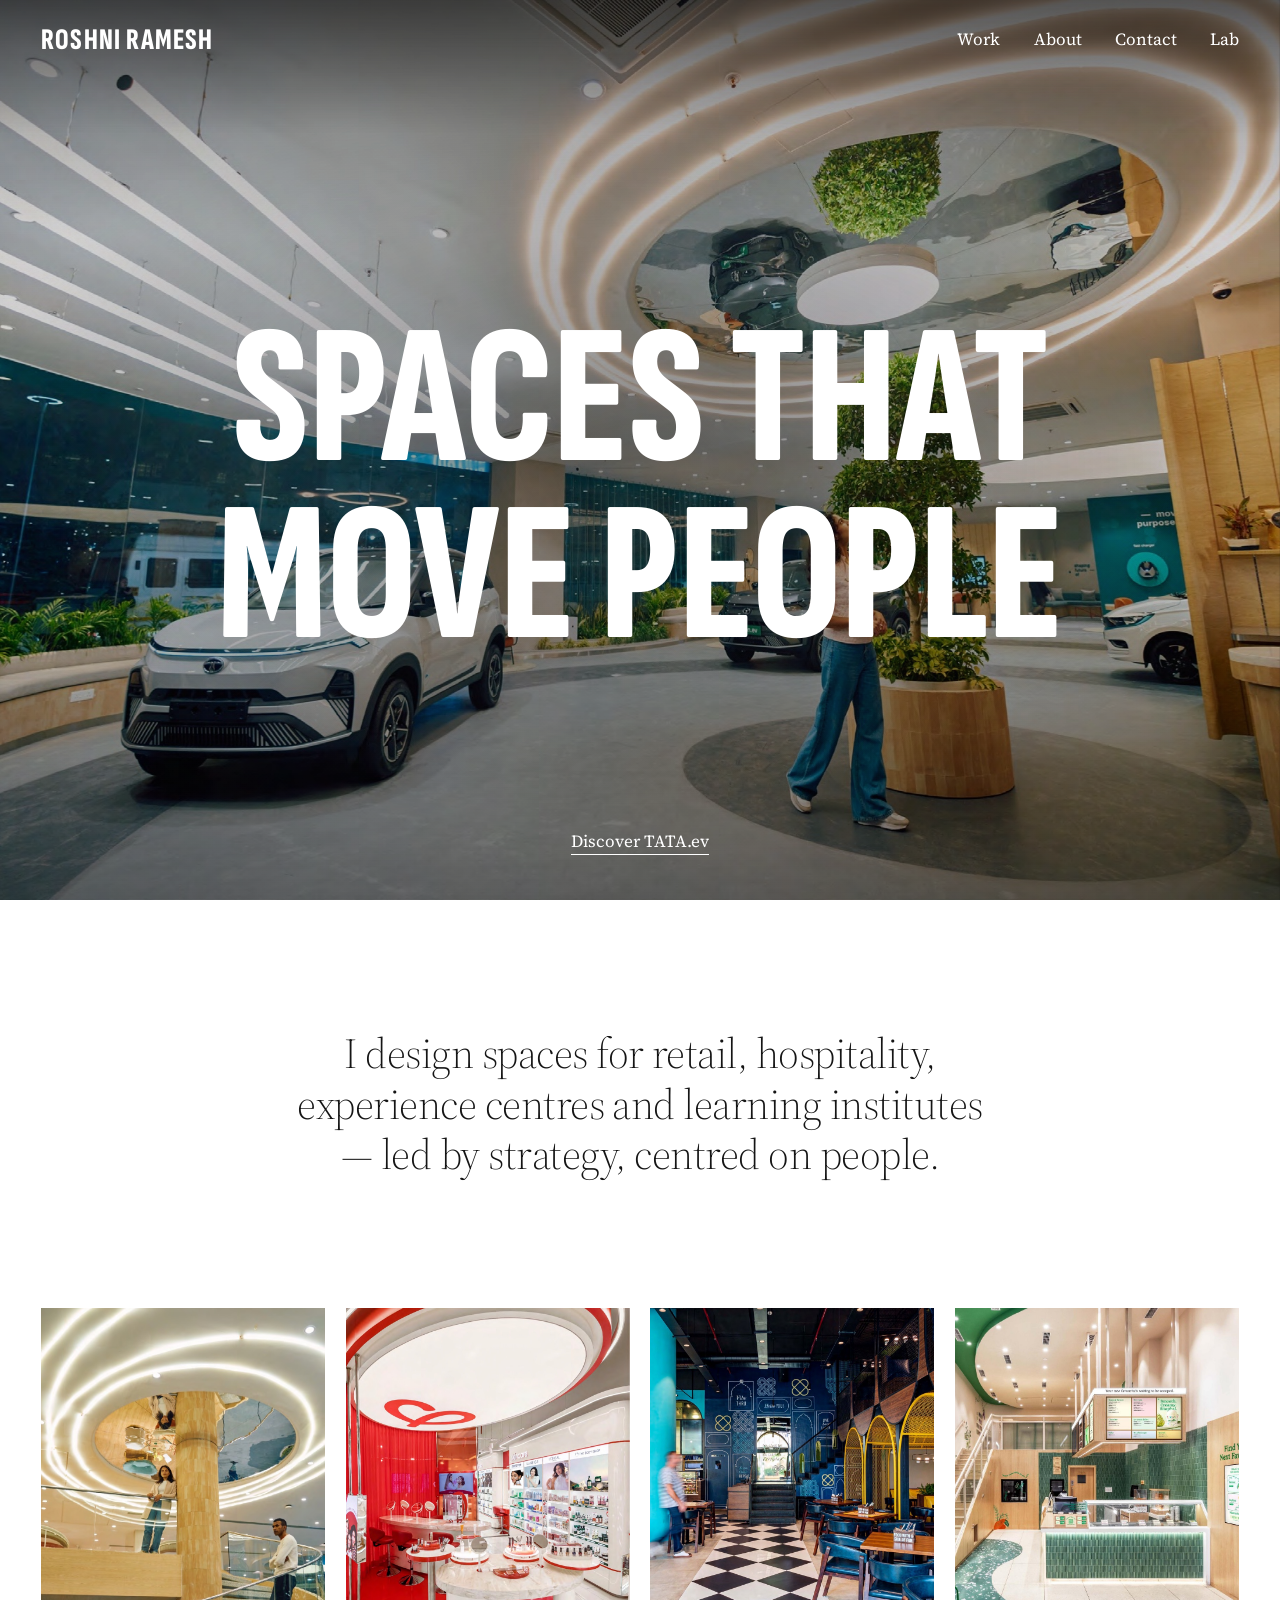
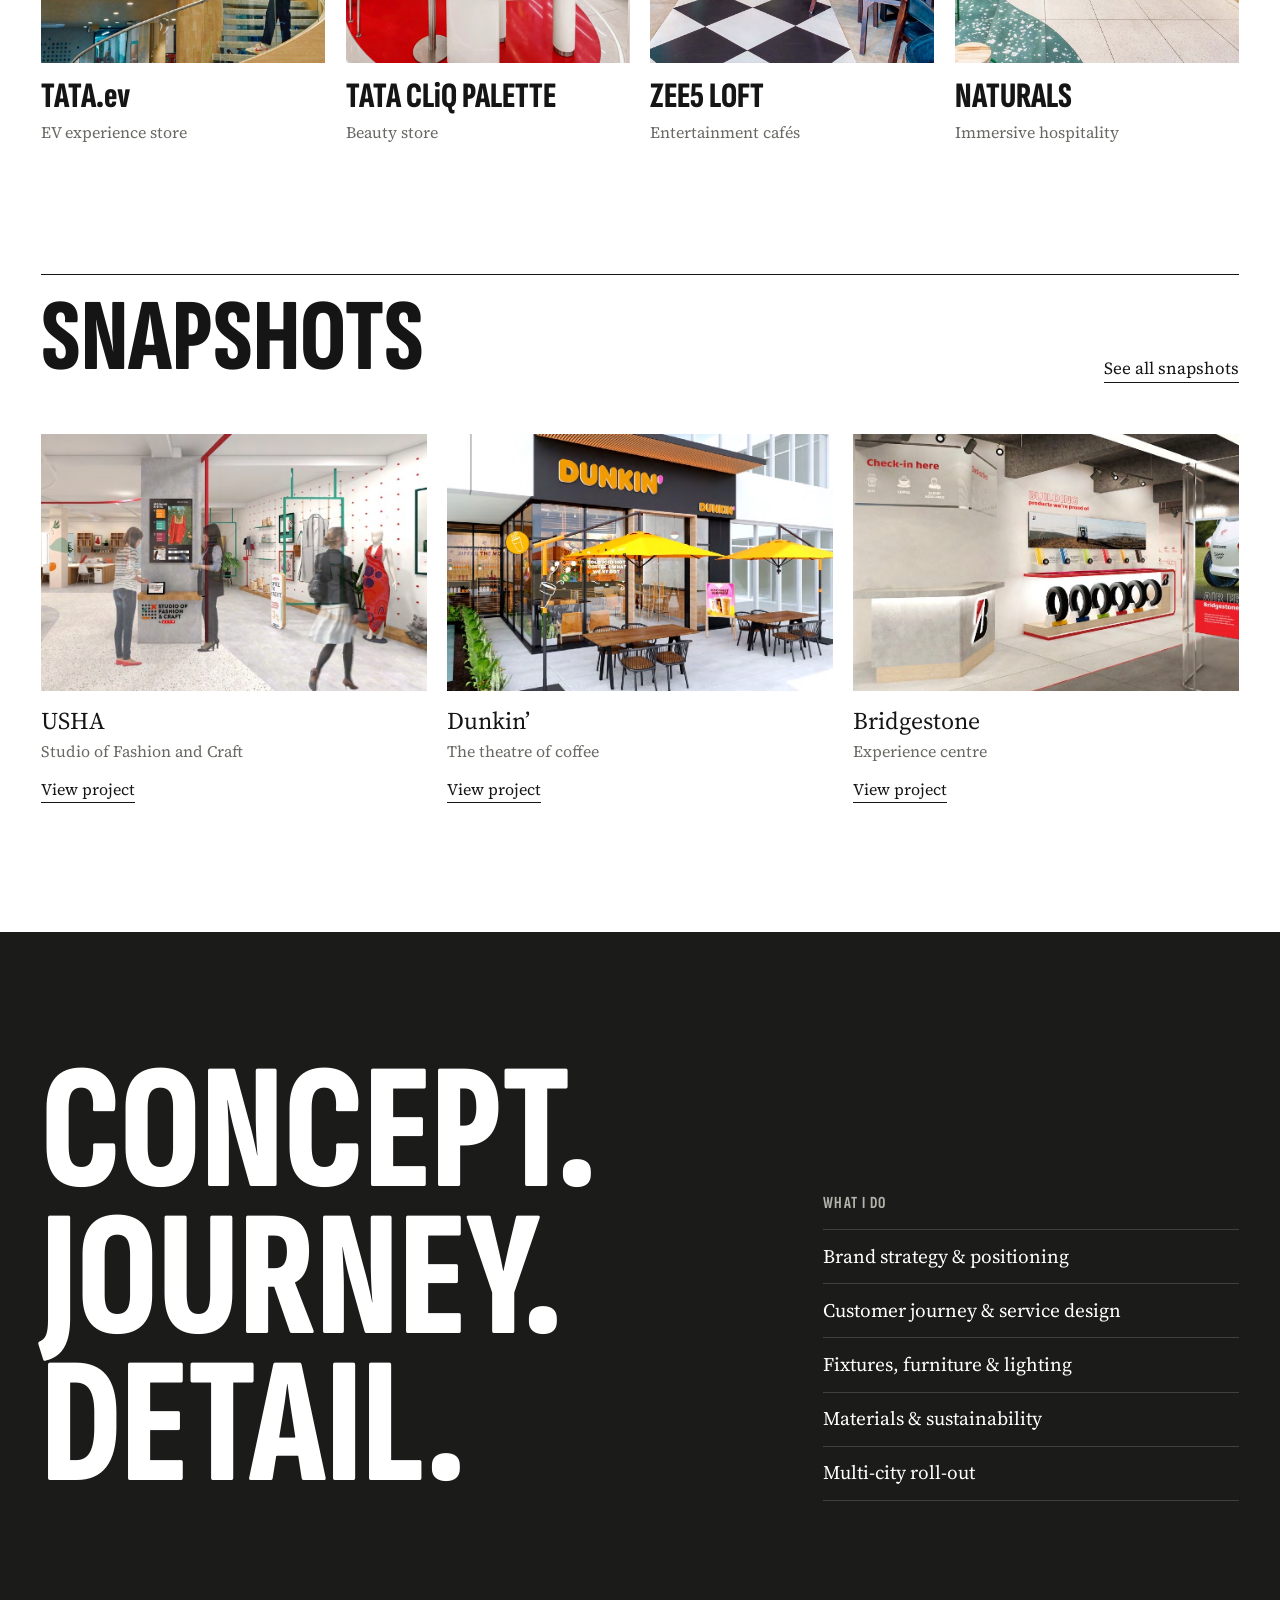
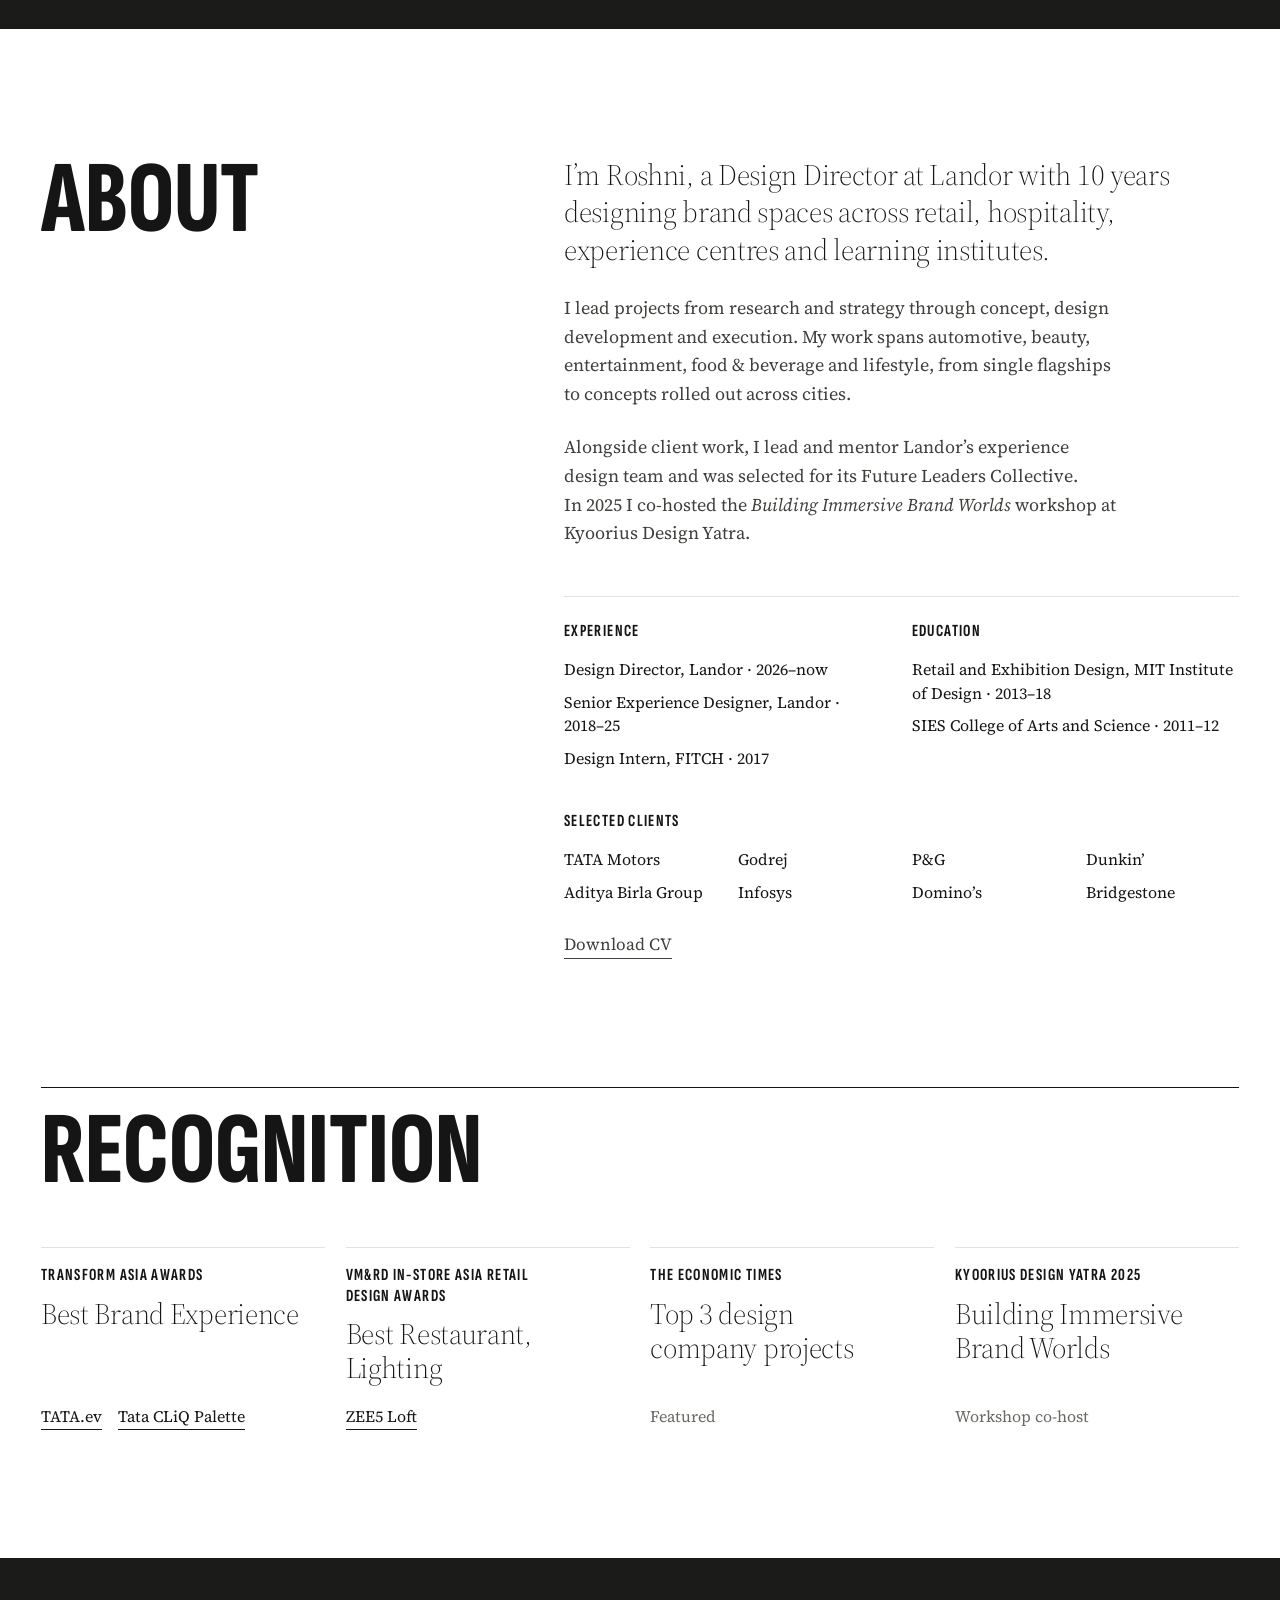
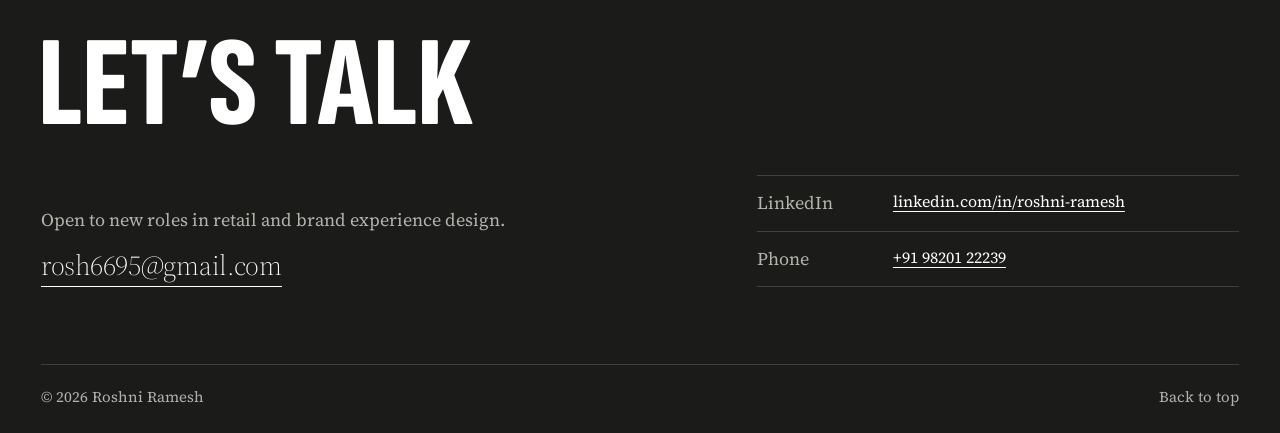
==== index.html @ 6f994d28 "What I do: customer journey & service design Co-Authored-By: Claude Opus 5.5 <noreply@anthropic.com>" ====
<!doctype html>
<!--
  Direction contract (impeccable, Experience mode). seed: n/a (node unavailable)
  THESIS: The built work is the argument; the interface is a quiet gallery wall.
  OWN-WORLD: White ground, near-black ink, condensed poster capitals with an optical-size serif. Colour comes only from the stores.
  STORY: Hero, intro, three flagships, snapshots, "Concept. Journey. Detail.", about, contact.
  FIRST VIEWPORT: The TATA.ev store full bleed with "Spaces that move people" and one underlined link.
  FORM: Agency editorial: full-bleed heroes, 4:5 blur-reveal tiles, long-scroll case studies, a "Next project" door.
-->
<html lang="en">
<head>
  <meta charset="utf-8">
  <meta name="viewport" content="width=device-width, initial-scale=1">
  <title>Roshni Ramesh — Retail Experience Designer</title>
  <meta name="description" content="Portfolio of Roshni Ramesh, retail experience designer: brand stores, cafés and experience centres for Naturals, TATA.ev, Tata CLiQ Palette, ZEE5, Dunkin’, Bridgestone and USHA.">
  <meta name="theme-color" content="#151515">
  <meta property="og:title" content="Roshni Ramesh — Retail Experience Designer">
  <meta property="og:description" content="Brand stores, cafés and experience centres that people want to spend time in.">
  <meta property="og:image" content="assets/img/tata-ev-hero.jpg">
  <link rel="icon" href="data:image/svg+xml,%3Csvg xmlns='http://www.w3.org/2000/svg' viewBox='0 0 64 64'%3E%3Crect width='64' height='64' rx='14' fill='%23151515'/%3E%3Ctext x='32' y='42' text-anchor='middle' font-family='Arial Narrow,Arial,sans-serif' font-weight='700' font-size='28' fill='%23fff'%3ERR%3C/text%3E%3C/svg%3E">
  <link rel="preconnect" href="https://fonts.googleapis.com">
  <link rel="preconnect" href="https://fonts.gstatic.com" crossorigin>
  <link rel="stylesheet" href="https://fonts.googleapis.com/css2?family=Sofia+Sans+Extra+Condensed:wght@500..900&family=Source+Serif+4:ital,opsz,wght@0,8..60,300..700;1,8..60,300..700&display=swap">
  <link rel="stylesheet" href="css/styles.css?v=20261116e">
  <script>document.documentElement.classList.add('js');if('scrollRestoration' in history)history.scrollRestoration='manual';</script>
  <script src="js/main.js?v=20261114" defer></script>
</head>
<body class="has-hero">
  <a class="skip-link" href="#main">Skip to content</a>

  <header class="site-header">
    <a class="wordmark" href="index.html">Roshni Ramesh</a>
    <nav class="site-nav" aria-label="Main">
      <ul>
        <li><a href="#work">Work</a></li>
        <li><a href="#about">About</a></li>
        <li><a href="#contact">Contact</a></li>
        <li><a href="ai-experiments.html">Lab</a></li>
      </ul>
    </nav>
    <button class="menu-toggle" type="button" aria-expanded="false" aria-controls="menu">
      <span class="menu-toggle__label">Menu</span>
      <span class="menu-toggle__icon" aria-hidden="true"></span>
    </button>
  </header>

  <div class="menu" id="menu" hidden>
    <nav aria-label="Menu">
      <ul class="menu__list">
        <li><a href="#work">Work</a></li>
        <li><a href="#about">About</a></li>
        <li><a href="#contact">Contact</a></li>
        <li><a href="ai-experiments.html">Lab</a></li>
      </ul>
    </nav>
    <p class="menu__foot">Roshni Ramesh — Retail experience designer</p>
  </div>

  <main id="main">
    <section class="hero" data-hero>
      <img class="hero__media" src="assets/img/tata-ev-hero.jpg" srcset="assets/img/tata-ev-hero-sm.jpg 1100w, assets/img/tata-ev-hero.jpg 1824w" sizes="100vw" width="1824" height="1281" alt="Inside the TATA.ev store: ring-lit ceilings, a sculpted tree and an SUV on display beside tall windows." fetchpriority="high">
      <div class="hero__content">
        <h1 class="hero__title">
          <span class="visually-hidden">Roshni Ramesh, retail experience designer. </span>
          <span class="line"><span>Spaces that</span></span>
          <span class="line"><span>move people</span></span>
        </h1>
      </div>
      <div class="hero__foot">
        <a class="link-under" href="tata-ev.html">Discover TATA.ev</a>
      </div>
    </section>

    <section class="intro" aria-label="Introduction">
      <p class="statement">I design spaces for retail, hospitality, experience centres and learning institutes — led by strategy, centred on people.</p>
    </section>

    <section class="work" id="work" aria-labelledby="work-title">
      <h2 class="visually-hidden" id="work-title">Selected work</h2>
      <ul class="tiles">
        <li>
          <a class="tile" href="tata-ev.html">
            <span class="tile__media">
              <img src="assets/img/tata-ev-mezzanine.jpg" width="839" height="1330" alt="" loading="lazy" decoding="async">
              <span class="tile__reveal" aria-hidden="true">
                <span class="tile__tagline">Move with meaning</span>
                <span class="link-under">View project</span>
              </span>
            </span>
            <h3 class="tile__title">TATA.<span class="keep-case">ev</span></h3>
            <span class="tile__meta">EV experience store</span>
          </a>
        </li>
        <li>
          <a class="tile" href="tata-cliq-palette.html">
            <span class="tile__media">
              <img src="assets/img/cliq-playground.jpg" width="970" height="1442" alt="" loading="lazy" decoding="async">
              <span class="tile__reveal" aria-hidden="true">
                <span class="tile__tagline">A beautiful obsession</span>
                <span class="link-under">View project</span>
              </span>
            </span>
            <h3 class="tile__title">Tata CL<span class="keep-case">i</span>Q Palette</h3>
            <span class="tile__meta">Beauty store</span>
          </a>
        </li>
        <li>
          <a class="tile" href="zee5-loft.html">
            <span class="tile__media">
              <img src="assets/img/zee5-arches.jpg" width="1400" height="1224" alt="" loading="lazy" decoding="async" style="object-position: 72% 50%">
              <span class="tile__reveal" aria-hidden="true">
                <span class="tile__tagline">Loft of fun</span>
                <span class="link-under">View project</span>
              </span>
            </span>
            <h3 class="tile__title">ZEE5 Loft</h3>
            <span class="tile__meta">Entertainment cafés</span>
          </a>
        </li>
        <li>
          <a class="tile" href="naturals.html">
            <span class="tile__media">
              <img src="assets/img/naturals-hero.jpg" width="2000" height="1103" alt="" loading="lazy" decoding="async" style="object-position: 62% 50%">
              <span class="tile__reveal" aria-hidden="true">
                <span class="tile__tagline">Tree to Treat</span>
                <span class="link-under">View project</span>
              </span>
            </span>
            <h3 class="tile__title">Naturals</h3>
            <span class="tile__meta">Immersive hospitality</span>
          </a>
        </li>
      </ul>
    </section>

    <section class="snapshots" aria-labelledby="snapshots-title">
      <div class="section-head">
        <h2 class="section-title" id="snapshots-title">Snapshots</h2>
        <a class="link-under" href="snapshots.html">See all snapshots</a>
      </div>
      <ul class="cards">
        <li>
          <a class="card" href="snapshots.html#usha">
            <span class="card__media"><img src="assets/img/usha-1.jpg" width="917" height="725" alt="" loading="lazy" decoding="async"></span>
            <h3 class="card__title">USHA</h3>
            <span class="card__meta">Studio of Fashion and Craft</span>
            <span class="card__cta link-under">View project</span>
          </a>
        </li>
        <li>
          <a class="card" href="snapshots.html#dunkin">
            <span class="card__media"><img src="assets/img/dunkin-1.jpg" width="917" height="725" alt="" loading="lazy" decoding="async"></span>
            <h3 class="card__title">Dunkin’</h3>
            <span class="card__meta">The theatre of coffee</span>
            <span class="card__cta link-under">View project</span>
          </a>
        </li>
        <li>
          <a class="card" href="snapshots.html#bridgestone">
            <span class="card__media"><img src="assets/img/bridgestone-3.jpg" width="917" height="728" alt="" loading="lazy" decoding="async"></span>
            <h3 class="card__title">Bridgestone</h3>
            <span class="card__meta">Experience centre</span>
            <span class="card__cta link-under">View project</span>
          </a>
        </li>
      </ul>
    </section>

    <section class="manifesto" aria-labelledby="manifesto-title">
      <h2 class="manifesto__title" id="manifesto-title"><span>Concept.</span> <span>Journey.</span> <span>Detail.</span></h2>
      <div class="manifesto__side">
        <h3 class="label">What I do</h3>
        <ul class="manifesto__list">
          <li>Brand strategy &amp; positioning</li>
          <li>Customer journey &amp; service design</li>
          <li>Fixtures, furniture &amp; lighting</li>
          <li>Materials &amp; sustainability</li>
          <li>Multi-city roll-out</li>
        </ul>
      </div>
    </section>

    <section class="about" id="about" aria-labelledby="about-title">
      <h2 class="section-title" id="about-title">About</h2>
      <div class="about__body">
        <p class="lead">I’m Roshni, a Design Director at Landor with 10 years designing brand spaces across retail, hospitality, experience centres and learning institutes.</p>
        <p>I lead projects from research and strategy through concept, design development and execution. My work spans automotive, beauty, entertainment, food &amp; beverage and lifestyle, from single flagships to concepts rolled out across cities.</p>
        <p>Alongside client work, I lead and mentor Landor’s experience design team and was selected for its Future Leaders Collective.<br>In 2025 I co-hosted the <i>Building Immersive Brand Worlds</i> workshop at Kyoorius Design Yatra.</p>
        <div class="facts">
          <div>
            <h3 class="label">Experience</h3>
            <ul>
              <li>Design Director, Landor · 2026–now</li>
              <li>Senior Experience Designer, Landor · 2018–25</li>
              <li>Design Intern, FITCH · 2017</li>
            </ul>
          </div>
          <div>
            <h3 class="label">Education</h3>
            <ul>
              <li>Retail and Exhibition Design, MIT Institute of Design · 2013–18</li>
              <li>SIES College of Arts and Science · 2011–12</li>
            </ul>
          </div>
          <div class="facts__clients">
            <h3 class="label">Selected clients</h3>
            <ul>
              <li>TATA Motors</li>
              <li>Aditya Birla Group</li>
              <li>Godrej</li>
              <li>Infosys</li>
              <li>P&amp;G</li>
              <li>Domino’s</li>
              <li>Dunkin’</li>
              <li>Bridgestone</li>
            </ul>
          </div>
        </div>
        <p class="about__cv"><a class="link-under" href="assets/roshni-ramesh-cv.pdf" download="Roshni-Ramesh-CV.pdf">Download CV</a></p>
      </div>
    </section>

    <section class="recog" aria-labelledby="recog-title">
      <div class="section-head">
        <h2 class="section-title" id="recog-title">Recognition</h2>
      </div>
      <ol class="recog__list">
        <li>
          <p class="recog__org">Transform Asia Awards</p>
          <p class="recog__win">Best Brand Experience</p>
          <p class="recog__for"><a class="link-under" href="tata-ev.html">TATA.ev</a> <a class="link-under" href="tata-cliq-palette.html">Tata CLiQ Palette</a></p>
        </li>
        <li>
          <p class="recog__org">VM&amp;RD In-Store Asia Retail Design Awards</p>
          <p class="recog__win">Best Restaurant, Lighting</p>
          <p class="recog__for"><a class="link-under" href="zee5-loft.html">ZEE5 Loft</a></p>
        </li>
        <li>
          <p class="recog__org">The Economic Times</p>
          <p class="recog__win">Top 3 design company projects</p>
          <p class="recog__for">Featured</p>
        </li>
        <li>
          <p class="recog__org">Kyoorius Design Yatra 2025</p>
          <p class="recog__win">Building Immersive Brand Worlds</p>
          <p class="recog__for">Workshop co-host</p>
        </li>
      </ol>
    </section>
  </main>

  <footer class="site-footer" id="contact">
    <h2 class="footer__title">Let’s talk</h2>
    <div class="footer__grid">
      <div>
        <p class="footer__lede">Open to new roles in retail and brand experience design.</p>
        <a class="footer__email link-under" href="mailto:rosh6695@gmail.com">rosh6695@gmail.com</a>
      </div>
      <dl class="footer__meta">
        <div><dt>LinkedIn</dt><dd><a href="https://www.linkedin.com/in/roshni-ramesh-a06592142/" target="_blank" rel="noopener">linkedin.com/in/roshni-ramesh</a></dd></div>
        <div><dt>Phone</dt><dd><a href="tel:+919820122239">+91 98201 22239</a></dd></div>
      </dl>
    </div>
    <div class="footer__bottom">
      <p>© 2026 Roshni Ramesh</p>
      <a href="#top">Back to top</a>
    </div>
  </footer>
</body>
</html>
---- css/styles.css ----
/* Roshni Ramesh — Retail Experience Designer
   One stylesheet for every page. Colour comes from the work; the interface stays quiet. */

:root {
  --ink: #151515;
  --ink-soft: #3f3f3c;
  --muted: #696964;
  --paper: #fff;
  --paper-2: #f3f3ef;
  --line: #e3e3de;
  --night: #1b1b1a;
  --night-soft: #b3b3ab;
  --night-line: rgb(255 255 255 / .16);
  --accent: var(--ink);
  --ph-bg: #fff0a6;
  --ph-ink: #3d3400;

  --display: "Sofia Sans Extra Condensed", "Arial Narrow", "Roboto Condensed", "Helvetica Neue", Arial, sans-serif;
  --serif: "Source Serif 4", "Source Serif Pro", Georgia, "Times New Roman", serif;

  --gutter: clamp(1.125rem, 3.2vw, 3rem);
  --gap: clamp(.75rem, 1.6vw, 1.5rem);
  --header-h: 4.25rem;
  --section: clamp(5rem, 10vw, 9rem);
  --measure: 62ch;
  --ease-out: cubic-bezier(.16, 1, .3, 1);
}

@media (min-width: 760px) {
  :root { --header-h: 5rem; }
}

/* ---------- Base ---------- */

*, *::before, *::after { box-sizing: border-box; }

html {
  -webkit-text-size-adjust: 100%;
  text-size-adjust: 100%;
  scroll-padding-top: var(--header-h);
}

@media (prefers-reduced-motion: no-preference) {
  html { scroll-behavior: smooth; }
}

body {
  margin: 0;
  font-family: var(--serif);
  font-size: 1.0625rem;
  line-height: 1.6;
  color: var(--ink);
  background: var(--paper);
  -webkit-font-smoothing: antialiased;
  -moz-osx-font-smoothing: grayscale;
  text-rendering: optimizeLegibility;
}

@media (min-width: 760px) {
  body { font-size: 1.125rem; }
}

body.menu-open { overflow: hidden; }

h1, h2, h3, h4, p, figure, blockquote, dl, dd { margin: 0; }
ul, ol { margin: 0; padding: 0; list-style: none; }
img, svg { display: block; max-width: 100%; }
img { height: auto; }
a { color: inherit; text-decoration: none; }
button { font: inherit; color: inherit; background: none; border: 0; padding: 0; cursor: pointer; }
h1, h2, h3 { font-weight: inherit; text-wrap: balance; }
p, li, dd { text-wrap: pretty; }

:focus-visible { outline: 2px solid currentColor; outline-offset: 4px; }
::selection { background: var(--ink); color: var(--paper); }

/* ---------- Utilities ---------- */

.visually-hidden {
  position: absolute !important;
  width: 1px;
  height: 1px;
  margin: -1px;
  padding: 0;
  overflow: hidden;
  clip: rect(0 0 0 0);
  clip-path: inset(50%);
  white-space: nowrap;
  border: 0;
}

.skip-link {
  position: fixed;
  top: .75rem;
  left: var(--gutter);
  z-index: 100;
  padding: .6rem 1rem;
  background: var(--ink);
  color: var(--paper);
  transform: translateY(-250%);
}

.skip-link:focus { transform: none; }

.keep-case { text-transform: none; }

/* Placeholder text Roshni needs to replace. Search the HTML for class="ph". */
.ph {
  padding: .04em .3em;
  border-radius: .2em;
  background: var(--ph-bg);
  color: var(--ph-ink);
  -webkit-box-decoration-break: clone;
  box-decoration-break: clone;
}

.site-footer .ph,
.menu .ph {
  --ph-bg: #5a4d00;
  --ph-ink: #fff3b8;
}

/* ---------- Type ---------- */

.hero__title,
.project-title,
.section-title,
.chapter__title,
.manifesto__title,
.footer__title,
.page-title,
.snap__title,
.next__title,
.tile__title,
.tile__tagline,
.split__title,
.item__title,
.zone__title,
.spectrum__end,
.wordmark,
.menu__list a {
  font-family: var(--display);
  font-weight: 800;
  text-transform: uppercase;
  line-height: .86;
}

.label,
.meta dt,
.stage__title,
.menu-toggle {
  font-family: var(--display);
  font-weight: 700;
  font-size: 1.0625rem;
  letter-spacing: .08em;
  text-transform: uppercase;
  line-height: 1.2;
}

.lead {
  font-weight: 300;
  font-variation-settings: "opsz" 60;
  font-size: clamp(1.375rem, 2.3vw, 2.125rem);
  line-height: 1.28;
  letter-spacing: -.01em;
}

.link-under {
  display: inline-block;
  padding-bottom: .2em;
  font-family: var(--serif);
  font-size: 1.0625rem;
  line-height: 1.3;
  background: linear-gradient(currentColor, currentColor) 0 100% / 100% 1px no-repeat;
}

@media (hover: hover) and (prefers-reduced-motion: no-preference) {
  .link-under:hover,
  a:hover .link-under { animation: underline .9s var(--ease-out); }
}

@keyframes underline {
  0%   { background-size: 100% 1px; background-position: 100% 100%; }
  45%  { background-size: 0 1px; background-position: 100% 100%; }
  46%  { background-size: 0 1px; background-position: 0 100%; }
  100% { background-size: 100% 1px; background-position: 0 100%; }
}

/* Title lines that rise into place on load. Clipped so they read as revealed, not floated. */
.line {
  display: block;
  overflow: hidden;
  padding: .05em 0 .1em;
  margin: -.05em 0 -.1em;
}

.line > span { display: block; }

/* ---------- Header ---------- */

.site-header {
  position: fixed;
  top: 0;
  right: 0;
  left: 0;
  z-index: 50;
  display: flex;
  align-items: center;
  justify-content: space-between;
  gap: 1.5rem;
  height: var(--header-h);
  padding-inline: var(--gutter);
  color: var(--ink);
  background: var(--paper);
  border-bottom: 1px solid var(--line);
  transition: color .45s var(--ease-out), background-color .45s var(--ease-out), border-color .45s var(--ease-out);
}

.js .has-hero .site-header:not(.is-solid),
.menu-open .site-header {
  color: #fff;
  background-color: transparent;
  border-color: transparent;
}

/* Extra shade behind white header text over bright photography */
.site-header::before {
  content: "";
  position: absolute;
  inset: 0 0 -70%;
  z-index: -1;
  background: linear-gradient(rgb(0 0 0 / .4), rgb(0 0 0 / 0));
  opacity: 0;
  pointer-events: none;
  transition: opacity .45s var(--ease-out);
}

.js .has-hero:not(.menu-open) .site-header:not(.is-solid)::before { opacity: 1; }

.wordmark {
  font-size: 1.625rem;
  letter-spacing: .04em;
  line-height: 1;
  white-space: nowrap;
}

@media (min-width: 760px) {
  .wordmark { font-size: 1.875rem; }
}

.site-nav ul {
  display: flex;
  gap: clamp(1.25rem, 2.6vw, 2.5rem);
}

.site-nav a {
  display: inline-block;
  padding-block: .4rem;
  font-size: 1.0625rem;
  background: linear-gradient(currentColor, currentColor) 0 calc(100% - .25rem) / 0 1px no-repeat;
  transition: background-size .5s var(--ease-out);
}

.site-nav a:hover,
.site-nav a:focus-visible,
.site-nav a[aria-current="page"] { background-size: 100% 1px; }

.menu-toggle {
  display: none;
  align-items: center;
  gap: .75rem;
  min-height: 2.75rem;
  margin-right: -.25rem;
  padding-inline: .25rem;
  font-size: 1.125rem;
}

.menu-toggle__icon {
  position: relative;
  width: 1.5rem;
  height: .625rem;
}

.menu-toggle__icon::before,
.menu-toggle__icon::after {
  content: "";
  position: absolute;
  left: 0;
  right: 0;
  height: 2px;
  background: currentColor;
  transition: transform .45s var(--ease-out), top .45s var(--ease-out);
}

.menu-toggle__icon::before { top: 0; }
.menu-toggle__icon::after { top: calc(100% - 2px); }

.menu-toggle[aria-expanded="true"] .menu-toggle__icon::before { top: calc(50% - 1px); transform: rotate(45deg); }
.menu-toggle[aria-expanded="true"] .menu-toggle__icon::after { top: calc(50% - 1px); transform: rotate(-45deg); }

@media (max-width: 759.98px) {
  .js .site-nav { display: none; }
  .js .menu-toggle { display: inline-flex; }
  .site-nav ul { gap: 1rem; }
}

/* Full-screen mobile menu */
.menu {
  position: fixed;
  inset: 0;
  z-index: 40;
  display: flex;
  flex-direction: column;
  justify-content: space-between;
  gap: 2rem;
  padding: calc(var(--header-h) + 2.5rem) var(--gutter) 2rem;
  overflow-y: auto;
  color: #fff;
  background: var(--night);
  clip-path: inset(0 0 100% 0);
  transition: clip-path .7s var(--ease-out);
}

.menu.is-open { clip-path: inset(0 0 0 0); }
.menu[hidden] { display: none; }

.menu__list a {
  display: block;
  padding-block: .06em;
  font-size: clamp(4rem, 21vw, 7rem);
  line-height: .9;
}

.menu__foot {
  color: var(--night-soft);
  font-size: 1rem;
}

@media (min-width: 760px) {
  .menu { display: none !important; }
}

.page--plain { padding-top: var(--header-h); }

/* ---------- Home: hero ---------- */

.hero {
  position: relative;
  isolation: isolate;
  height: 100vh;
  height: 100svh;
  min-height: 32rem;
  overflow: hidden;
  color: #fff;
  background: var(--night);
}

.hero__media,
.project-hero__media {
  position: absolute;
  inset: 0;
  z-index: -2;
  width: 100%;
  height: 100%;
  object-fit: cover;
}

.hero::after {
  content: "";
  position: absolute;
  inset: 0;
  z-index: -1;
  background:
    radial-gradient(ellipse 72% 58% at 50% 52%, rgb(10 10 10 / .5), rgb(10 10 10 / .18) 74%),
    linear-gradient(rgb(0 0 0 / .32), rgb(0 0 0 / 0) 26%, rgb(0 0 0 / 0) 62%, rgb(0 0 0 / .42));
}

.hero__content {
  position: absolute;
  inset: 0;
  display: grid;
  place-items: center;
  padding: var(--header-h) var(--gutter) 0;
  text-align: center;
}

.hero__title { font-size: clamp(4rem, 15.5vw, 16rem); line-height: .84; }

.hero__foot {
  position: absolute;
  right: 0;
  bottom: clamp(1.75rem, 5vh, 3rem);
  left: 0;
  display: flex;
  justify-content: center;
}

/* ---------- Home: intro ---------- */

.intro {
  display: grid;
  justify-items: center;
  gap: 2.25rem;
  padding: var(--section) var(--gutter);
  text-align: center;
}

.statement {
  max-width: 23em;
  font-weight: 300;
  font-variation-settings: "opsz" 60;
  font-size: clamp(1.625rem, 3.3vw, 3.25rem);
  line-height: 1.2;
  letter-spacing: -.012em;
  text-wrap: balance;
}

/* ---------- Home: work tiles ---------- */

.work { padding: 0 var(--gutter) var(--section); }

.tiles {
  display: grid;
  gap: clamp(2.75rem, 4vw, 3.5rem) var(--gap);
}

@media (min-width: 760px) {
  .tiles { grid-template-columns: repeat(3, 1fr); }
}

.tile { display: block; }
.tile:focus-visible { outline-offset: 8px; }

.tile__media {
  position: relative;
  display: block;
  aspect-ratio: 4 / 5;
  overflow: hidden;
  background: var(--paper-2);
}

.tile__media img,
.card__media img {
  width: 100%;
  height: 100%;
  object-fit: cover;
  transition: transform 1.4s var(--ease-out);
}

.tile__reveal {
  position: absolute;
  inset: 0;
  display: flex;
  flex-direction: column;
  align-items: center;
  justify-content: center;
  gap: 1.5rem;
  padding: var(--gutter);
  color: #fff;
  text-align: center;
  background: rgb(18 18 18 / .3);
  -webkit-backdrop-filter: blur(16px) saturate(1.1);
  backdrop-filter: blur(16px) saturate(1.1);
  opacity: 0;
  transition: opacity .7s var(--ease-out);
}

.tile__tagline { font-size: clamp(2.75rem, 5.4vw, 6rem); }

.tile:focus-visible .tile__reveal { opacity: 1; }

@media (hover: hover) {
  .tile:hover .tile__reveal { opacity: 1; }
  .tile:hover .tile__media img,
  .card:hover .card__media img { transform: scale(1.04); }
}

.tile__title {
  display: block;
  margin-top: 1.1rem;
  font-size: clamp(2rem, 2.8vw, 2.75rem);
  line-height: .9;
}

.tile__meta {
  display: block;
  margin-top: .45rem;
  color: var(--muted);
  font-size: 1rem;
}

/* ---------- Section heads and snapshot cards ---------- */

.snapshots { padding: 0 var(--gutter) var(--section); }

.section-head {
  display: flex;
  flex-wrap: wrap;
  align-items: flex-end;
  justify-content: space-between;
  gap: 1rem 2rem;
  margin-bottom: clamp(2rem, 4vw, 3.5rem);
  padding-top: 1.25rem;
  border-top: 1px solid var(--ink);
}

.section-title { font-size: clamp(3.25rem, 8vw, 7.5rem); }

.cards {
  display: grid;
  gap: 2.75rem var(--gap);
}

@media (min-width: 760px) {
  .cards { grid-template-columns: repeat(3, 1fr); }
}

.card { display: block; }
.card:focus-visible { outline-offset: 8px; }

.card__media {
  display: block;
  aspect-ratio: 3 / 2;
  overflow: hidden;
  background: var(--paper-2);
}

.card__title {
  margin-top: 1rem;
  font-size: 1.5rem;
  line-height: 1.2;
}

.card__meta {
  display: block;
  margin-top: .2rem;
  color: var(--muted);
  font-size: 1rem;
}

.card__cta { margin-top: .9rem; font-size: 1rem; }

/* ---------- Home: manifesto ---------- */

.manifesto {
  display: grid;
  gap: 3rem var(--gutter);
  padding: var(--section) var(--gutter);
  color: #fff;
  background: var(--night);
}

@media (min-width: 960px) {
  .manifesto {
    grid-template-columns: 1fr minmax(18rem, 26rem);
    align-items: end;
  }
}

.manifesto__title {
  font-size: clamp(4.5rem, 19vw, 9rem);
  line-height: .82;
}

@media (min-width: 960px) {
  .manifesto__title { font-size: clamp(7rem, 14vw, 15rem); }
}

.manifesto__title > span { display: block; }

.manifesto__side .label {
  margin-bottom: 1rem;
  color: var(--night-soft);
}

.manifesto__list li {
  padding-block: .85rem;
  border-top: 1px solid var(--night-line);
  font-size: clamp(1.125rem, 1.5vw, 1.375rem);
  line-height: 1.35;
}

.manifesto__list li:last-child { border-bottom: 1px solid var(--night-line); }

/* ---------- Home: about ---------- */

.about {
  display: grid;
  gap: 2.5rem var(--gutter);
  padding: var(--section) var(--gutter);
}

@media (min-width: 960px) {
  .about { grid-template-columns: 5fr 7fr; }
}

.about__body > * + * { margin-top: 1.5rem; }

.about__body > p:not(.lead) {
  max-width: var(--measure);
  color: var(--ink-soft);
}

.facts {
  display: grid;
  gap: 2rem var(--gap);
  margin-top: 3rem;
  padding-top: 1.5rem;
  border-top: 1px solid var(--line);
}

@media (min-width: 640px) {
  .facts { grid-template-columns: repeat(3, 1fr); }
}

.facts .label { margin-bottom: .75rem; }

.facts li {
  padding-block: .3rem;
  font-size: 1rem;
  line-height: 1.45;
}

.about__cv { display: flex; flex-wrap: wrap; align-items: baseline; gap: .5rem 1rem; }

/* ---------- Footer ---------- */

.site-footer {
  padding: var(--section) var(--gutter) 1.5rem;
  color: #fff;
  background: var(--night);
}

.footer__title {
  margin-left: -.02em;
  font-size: clamp(5rem, 21vw, 21rem);
  line-height: .8;
}

.footer__grid {
  display: grid;
  gap: 2.5rem var(--gutter);
  margin-top: clamp(2.5rem, 5vw, 4.5rem);
}

@media (min-width: 960px) {
  .footer__grid {
    grid-template-columns: 7fr 5fr;
    align-items: end;
  }
}

.footer__lede {
  color: var(--night-soft);
  font-size: 1.125rem;
}

.footer__email {
  margin-top: .9rem;
  font-size: clamp(1.5rem, 3.4vw, 3.25rem);
  font-weight: 300;
  font-variation-settings: "opsz" 60;
  line-height: 1.15;
  letter-spacing: -.01em;
  overflow-wrap: anywhere;
}

.footer__meta > div {
  display: grid;
  grid-template-columns: 7.5rem 1fr;
  gap: 1rem;
  padding-block: .8rem;
  border-top: 1px solid var(--night-line);
}

.footer__meta > div:last-child { border-bottom: 1px solid var(--night-line); }
.footer__meta dt { color: var(--night-soft); }
.footer__meta dd { font-size: 1rem; overflow-wrap: anywhere; }

.footer__meta a {
  text-decoration: underline;
  text-decoration-thickness: 1px;
  text-underline-offset: .22em;
}

.footer__bottom {
  display: flex;
  flex-wrap: wrap;
  justify-content: space-between;
  gap: .5rem 1.5rem;
  margin-top: var(--section);
  padding-top: 1.25rem;
  border-top: 1px solid var(--night-line);
  color: var(--night-soft);
  font-size: .9375rem;
}

.footer__bottom a:hover { color: #fff; }

/* ---------- Case study: hero and intro ---------- */

.project-hero {
  position: relative;
  isolation: isolate;
  display: flex;
  flex-direction: column;
  justify-content: flex-end;
  height: 100vh;
  height: 100svh;
  min-height: 34rem;
  padding: var(--header-h) var(--gutter) clamp(2rem, 5vw, 4rem);
  overflow: hidden;
  color: #fff;
  background: var(--night);
}

.project-hero::after {
  content: "";
  position: absolute;
  inset: 0;
  z-index: -1;
  /* --dim lifts contrast on very white photographs; set per page */
  background-color: rgb(0 0 0 / var(--dim, 0));
  background-image:
    linear-gradient(to top, rgb(0 0 0 / .7), rgb(0 0 0 / .36) 42%, rgb(0 0 0 / 0) 74%),
    linear-gradient(rgb(0 0 0 / .34), rgb(0 0 0 / 0) 24%);
}

.project-hero__content {
  display: flex;
  flex-wrap: wrap;
  align-items: flex-end;
  justify-content: space-between;
  gap: 1.25rem 3rem;
}

.project-title {
  margin-left: -.03em;
  font-size: clamp(4.25rem, 15vw, 15rem);
  line-height: .84;
}

.project-hero__sub {
  max-width: 30ch;
  padding-bottom: .4rem;
  font-size: clamp(1.125rem, 1.6vw, 1.5rem);
  font-weight: 300;
  font-variation-settings: "opsz" 32;
  line-height: 1.35;
}

.p-intro {
  display: grid;
  gap: 3rem var(--gutter);
  padding: var(--section) var(--gutter);
}

@media (min-width: 960px) {
  .p-intro { grid-template-columns: 8fr 4fr; }
}

.p-intro__main > * + * { margin-top: 1.25rem; }
.p-intro__main > .label { margin-top: clamp(2.5rem, 4vw, 3.5rem); }

.p-intro__main > p:not(.lead) {
  max-width: var(--measure);
  color: var(--ink-soft);
}

.meta {
  align-self: start;
  border-top: 1px solid var(--ink);
}

.meta > div {
  padding-block: .9rem;
  border-bottom: 1px solid var(--line);
}

.meta dt {
  color: var(--muted);
  font-size: .9375rem;
}

.meta dd {
  margin-top: .2rem;
  font-size: 1rem;
  line-height: 1.45;
}

/* ---------- Case study: chapters ---------- */

.chapter { padding: 0 var(--gutter) var(--section); }
.chapter > * + * { margin-top: clamp(2.5rem, 5vw, 4.5rem); }

.chapter__head {
  display: grid;
  gap: 1.5rem var(--gutter);
  padding-top: 1.25rem;
  border-top: 1px solid var(--ink);
}

@media (min-width: 960px) {
  .chapter__head { grid-template-columns: 5fr 7fr; }
}

.chapter__title { font-size: clamp(3rem, 6vw, 6.5rem); }

.chapter__text > * + * { margin-top: 1.1rem; }

.chapter__text p {
  max-width: var(--measure);
  color: var(--ink-soft);
}

.fig img { width: 100%; }

.fig--diagram {
  padding: clamp(1rem, 3vw, 2.5rem);
  border: 1px solid var(--line);
}

.fig figcaption,
.caption {
  margin-top: .75rem;
  color: var(--muted);
  font-size: .9375rem;
}

.bleed { margin-inline: calc(-1 * var(--gutter)); }

.bleed img,
.full img {
  width: 100%;
  max-height: 92vh;
  max-height: 92svh;
  object-fit: cover;
}

.full { padding-bottom: var(--section); }

/* Image + text, alternating */
.splits > * + * { margin-top: clamp(3.5rem, 8vw, 7rem); }

.split {
  display: grid;
  align-items: end;
  gap: 1.5rem var(--gutter);
}

@media (min-width: 760px) {
  .split { grid-template-columns: 7fr 5fr; }
  .split--flip { grid-template-columns: 5fr 7fr; }
  .split--flip > .split__media { order: 2; }
  .split--small { grid-template-columns: 5fr 7fr; }
  .split--small.split--flip { grid-template-columns: 7fr 5fr; }
}

.split__media img { width: 100%; }

.split__title { font-size: clamp(2.5rem, 4.6vw, 4.5rem); line-height: .88; }

.split__num {
  position: relative;
  top: .14em;
  margin-right: .5em;
  color: var(--accent);
  font-size: .4em;
  letter-spacing: .04em;
  vertical-align: top;
}

.split__text p {
  max-width: 46ch;
  margin-top: 1rem;
  color: var(--ink-soft);
}

.pair {
  display: grid;
  grid-template-columns: 1fr 1fr;
  gap: var(--gap);
}

.pair img {
  width: 100%;
  aspect-ratio: 5 / 8;
  object-fit: cover;
}

.pair--wide img { aspect-ratio: 3 / 2; }

/* Captioned grids */
.grid-2,
.trio {
  display: grid;
  gap: clamp(2.75rem, 5vw, 4rem) var(--gap);
}

@media (min-width: 760px) {
  .grid-2 { grid-template-columns: 1fr 1fr; }
  .trio { grid-template-columns: repeat(3, 1fr); }
}

.grid-2 img { width: 100%; aspect-ratio: 2 / 1; object-fit: cover; }
.trio img { width: 100%; aspect-ratio: 2 / 3; object-fit: cover; }

.item__title {
  margin-top: 1.1rem;
  font-size: clamp(1.75rem, 2.4vw, 2.25rem);
  line-height: .9;
}

.item__text {
  max-width: 52ch;
  margin-top: .6rem;
  color: var(--ink-soft);
}

.text-cols {
  display: grid;
  gap: 1.5rem var(--gutter);
}

@media (min-width: 760px) {
  .text-cols { grid-template-columns: repeat(auto-fit, minmax(15rem, 1fr)); }
}

.text-cols p {
  max-width: 48ch;
  color: var(--ink-soft);
}

/* Zones */
.zones {
  display: grid;
  gap: 2.25rem var(--gap);
}

@media (min-width: 560px) {
  .zones--4 { grid-template-columns: repeat(2, 1fr); }
}

@media (min-width: 1000px) {
  .zones--4 { grid-template-columns: repeat(4, 1fr); }
}

@media (min-width: 760px) {
  .zones--3 { grid-template-columns: repeat(3, 1fr); }
}

@media (min-width: 560px) {
  .zones--2 { grid-template-columns: repeat(2, 1fr); }
}

.zone {
  padding-top: 1.1rem;
  border-top: 1px solid var(--line);
}

.zone__glyph {
  width: 3.5rem;
  height: 3.5rem;
  margin-bottom: 1.25rem;
}

.zone__glyph circle {
  fill: none;
  stroke: #cfcfc8;
  stroke-width: 1.25;
}

.zone__glyph circle:first-child { fill: #cfcfc8; stroke: none; }
.zone__glyph circle.on { stroke: var(--accent); stroke-width: 2.5; }
.zone__glyph circle.on:first-child { fill: var(--accent); stroke: none; }

.zone__title { font-size: clamp(1.75rem, 2.4vw, 2.25rem); line-height: .9; }

.zone__num {
  margin-right: .3em;
  color: var(--accent);
}

.zone ul { margin-top: .9rem; }

.zone li {
  padding-block: .2rem;
  color: var(--ink-soft);
  font-size: 1rem;
  line-height: 1.45;
}

/* Ordered journey stages */
.journey {
  display: grid;
  gap: 2rem;
  counter-reset: stage;
}

.stage {
  position: relative;
  padding-left: 1.75rem;
  border-left: 1px solid var(--line);
}

.stage::before {
  content: "";
  position: absolute;
  top: .3rem;
  left: -.4rem;
  width: .75rem;
  height: .75rem;
  border-radius: 50%;
  background: var(--accent);
}

.stage__title::before {
  counter-increment: stage;
  content: counter(stage, decimal-leading-zero);
  margin-right: .6em;
  color: var(--accent);
}

.stage p {
  margin-top: .6rem;
  color: var(--ink-soft);
  font-size: 1rem;
  line-height: 1.5;
}

@media (min-width: 1000px) {
  .journey {
    grid-template-columns: repeat(5, 1fr);
    gap: var(--gap);
  }

  .stage {
    padding: 1.75rem 0 0;
    border-top: 1px solid var(--line);
    border-left: 0;
  }

  .stage::before { top: -.4rem; left: 0; }
}

/* Side-by-side figures and collages. Column ratios follow the images so edges line up. */
.duo,
.collage {
  display: grid;
  gap: var(--gap);
}

.duo img,
.collage img { width: 100%; }

.collage--play { grid-template-columns: 1fr 1fr; }
.collage--play .collage__tall { grid-column: 1 / -1; }

@media (min-width: 760px) {
  .collage--play { grid-template-columns: 1.68fr 1fr; }
  .collage--play .collage__tall { grid-column: 1; }
  .collage--details { grid-template-columns: 1.4fr 1fr; }
  .collage__tall { grid-row: 1 / span 2; }
  .collage--details .collage__tall { grid-column: 2; }
}

@media (min-width: 960px) {
  .duo {
    grid-template-columns: var(--cols, 1fr 1fr);
    align-items: start;
  }

  .duo .fill { align-self: stretch; }
}

/* Takes the height its neighbours set instead of driving the row */
@media (min-width: 760px) {
  .collage .fill,
  .duo .fill { position: relative; }

  .collage .fill img {
    position: absolute;
    inset: 0;
    height: 100%;
    object-fit: cover;
  }
}

@media (min-width: 960px) {
  .duo .fill img {
    position: absolute;
    inset: 0;
    height: 100%;
    object-fit: cover;
  }
}

/* Zee5 design spectrum */
.spectrum {
  display: grid;
  grid-template-columns: auto 1fr auto;
  align-items: center;
  gap: clamp(1.25rem, 3vw, 2.5rem);
  padding-bottom: 2.75rem;
}

.spectrum__end { font-size: clamp(1.75rem, 3vw, 2.75rem); }

.spectrum__scale {
  position: relative;
  display: flex;
  justify-content: space-between;
}

.spectrum__scale::before {
  content: "";
  position: absolute;
  top: 50%;
  right: 0;
  left: 0;
  height: 1px;
  background: var(--ink);
}

.spectrum__scale li {
  position: relative;
  flex: 1;
  height: .875rem;
}

.spectrum__scale li::before {
  content: "";
  position: absolute;
  top: 0;
  left: 50%;
  width: .875rem;
  height: .875rem;
  border: 1px solid var(--ink);
  border-radius: 50%;
  background: var(--paper);
  transform: translateX(-50%);
}

.spectrum__scale li.is-active::before {
  border-color: var(--accent);
  background: var(--accent);
}

.spectrum__scale li.is-chill::before {
  border-color: var(--accent-2, var(--accent));
  background: var(--accent-2, var(--accent));
}

.spectrum__scale span {
  position: absolute;
  top: 1.6rem;
  left: 50%;
  font-size: .9375rem;
  white-space: nowrap;
  transform: translateX(-50%);
}

@media (max-width: 1023.98px) {
  .spectrum {
    grid-template-columns: 1fr;
    gap: 1.25rem;
    padding-bottom: 0;
  }

  .spectrum__scale {
    flex-direction: column;
    gap: 1rem;
    margin-left: .4375rem;
    padding-left: 1.5rem;
  }

  .spectrum__scale::before {
    top: -.75rem;
    bottom: -.75rem;
    left: 0;
    right: auto;
    width: 1px;
    height: auto;
  }

  .spectrum__scale li { height: auto; }
  .spectrum__scale li::before { top: .4rem; left: -1.5rem; }
  .spectrum__scale span { position: static; transform: none; }
}

.sketches {
  display: grid;
  grid-template-columns: repeat(2, 1fr);
  gap: var(--gap);
}

@media (min-width: 900px) {
  .sketches { grid-template-columns: repeat(4, 1fr); }
}

.sketches img {
  width: 100%;
  aspect-ratio: 3 / 2;
  object-fit: cover;
  background: var(--paper-2);
}

.dev {
  display: grid;
  gap: 2.5rem var(--gutter);
}

@media (min-width: 960px) {
  .dev {
    grid-template-columns: 4fr 8fr;
    align-items: start;
  }
}

.dev__body > * + * { margin-top: 2.5rem; }

.dev__body > p {
  max-width: var(--measure);
  color: var(--ink-soft);
}

.pull {
  padding: 0 var(--gutter) var(--section);
  text-align: center;
}

.pull p {
  max-width: 24em;
  margin-inline: auto;
  font-style: italic;
  font-weight: 300;
  font-variation-settings: "opsz" 60;
  font-size: clamp(1.75rem, 3.6vw, 3.5rem);
  line-height: 1.18;
  letter-spacing: -.01em;
  text-wrap: balance;
}

/* Next project door */
.next {
  position: relative;
  isolation: isolate;
  display: grid;
  place-items: center;
  min-height: 72vh;
  min-height: 72svh;
  padding: var(--section) var(--gutter);
  overflow: hidden;
  color: #fff;
  text-align: center;
  background: var(--night);
}

.next__media {
  position: absolute;
  inset: 0;
  z-index: -2;
  width: 100%;
  height: 100%;
  object-fit: cover;
  transition: transform 1.6s var(--ease-out);
}

.next::after {
  content: "";
  position: absolute;
  inset: 0;
  z-index: -1;
  background: rgb(12 12 12 / .48);
  transition: background-color .8s var(--ease-out);
}

@media (hover: hover) {
  .next:hover .next__media { transform: scale(1.04); }
  .next:hover::after { background-color: rgb(12 12 12 / .38); }
}

.next:focus-visible { outline-offset: -8px; }

.next__title {
  display: block;
  font-size: clamp(3.75rem, 12vw, 12rem);
  line-height: .84;
}

.next__cta { margin-top: 1.5rem; }

/* ---------- Snapshots page ---------- */

.page-head { padding: clamp(3rem, 8vw, 7rem) var(--gutter) var(--section); }

.page-title {
  margin-left: -.03em;
  font-size: clamp(4.5rem, 18vw, 18rem);
  line-height: .82;
}

.page-head__body {
  display: grid;
  gap: 2rem var(--gutter);
  margin-top: clamp(2rem, 4vw, 3.5rem);
}

@media (min-width: 960px) {
  .page-head__body {
    grid-template-columns: 7fr 5fr;
    align-items: end;
  }
}

.anchor-nav ul {
  display: flex;
  flex-wrap: wrap;
  gap: .75rem 1.75rem;
}

.snap {
  padding: 0 var(--gutter) var(--section);
  scroll-margin-top: var(--header-h);
}

.snap__head {
  display: grid;
  gap: .75rem var(--gutter);
  padding-top: 1.25rem;
  border-top: 1px solid var(--ink);
}

@media (min-width: 960px) {
  .snap__head {
    grid-template-columns: 5fr 7fr;
    align-items: end;
  }
}

.snap__title { font-size: clamp(3.25rem, 7vw, 6.5rem); }

.snap__sub {
  font-size: clamp(1.25rem, 1.8vw, 1.625rem);
  font-weight: 300;
  font-variation-settings: "opsz" 40;
  line-height: 1.3;
}

.snap__body {
  display: grid;
  gap: 2rem var(--gutter);
  margin-top: clamp(2rem, 4vw, 3.5rem);
}

@media (min-width: 760px) {
  .snap__body { grid-template-columns: 1fr 1fr; }
}

@media (min-width: 960px) {
  .snap__body { grid-template-columns: 5fr 7fr; }
}

.snap__body .label { margin-bottom: .75rem; }
.snap__body p { max-width: var(--measure); color: var(--ink-soft); }
.snap__body p + p { margin-top: 1rem; }

.gallery {
  display: grid;
  gap: var(--gap);
  margin-top: clamp(2.5rem, 5vw, 4rem);
}

@media (min-width: 560px) {
  .gallery { grid-template-columns: 1fr 1fr; }
}

.gallery img {
  width: 100%;
  aspect-ratio: 5 / 4;
  object-fit: cover;
}

/* ---------- Motion: one authored moment ---------- */

@media (prefers-reduced-motion: no-preference) {
  .hero__media,
  .project-hero__media { animation: settle 2.4s var(--ease-out) both; }

  .line > span { animation: rise 1.3s var(--ease-out) .35s both; }
  .line + .line > span { animation-delay: .47s; }
  .line + .line + .line > span { animation-delay: .59s; }

  .hero__foot,
  .project-hero__sub { animation: fade-up 1.1s var(--ease-out) .9s both; }
}

@keyframes settle {
  from { transform: scale(1.1); filter: blur(14px) brightness(.6); }
  to   { transform: none; filter: none; }
}

@keyframes rise {
  from { transform: translateY(110%); }
  to   { transform: none; }
}

@keyframes fade-up {
  from { opacity: 0; transform: translateY(1rem); }
  to   { opacity: 1; transform: none; }
}

@media (prefers-reduced-motion: reduce) {
  *, *::before, *::after {
    transition-duration: .01ms !important;
    animation-duration: .01ms !important;
    animation-iteration-count: 1 !important;
  }
}

/* TATA.ev zoning diagram: shapes and plan placed exactly as the original artwork, with live text */
.zoning-diagram { display: block; width: 100%; height: auto; }
.zoning-diagram text { font-family: "Raleway", "Helvetica Neue", Arial, sans-serif; }
.zd-ring text { fill: #fff; font-size: 15px; font-weight: 500; letter-spacing: .02em; }
.zd-group { fill: #222; font-size: 14px; font-weight: 600; }
.zd-item { fill: #222; font-size: 12.6px; font-weight: 400; }

/* TATA.ev journey map: original artwork with its text retyped as live text in the same positions */
.journey-map { display: block; width: 100%; height: auto; }
.journey-map text { font-family: "Open Sans", "Helvetica Neue", Arial, sans-serif; font-weight: 500; fill: #1f1f1f; }
.jm-lede { font-size: 6.6px; }
.jm-quote { font-size: 5.7px; }
.jm-step { font-size: 5.5px; }

.zone__text {
  max-width: 28ch;
  margin-top: .9rem;
  color: var(--ink-soft);
  font-size: 1rem;
  line-height: 1.45;
}

/* Naturals: visual language collage and before/after */
.lang {
  display: grid;
  grid-template-columns: repeat(3, 1fr);
  gap: var(--gap);
}

.lang img {
  width: 100%;
  height: 100%;
  aspect-ratio: 4 / 5;
  object-fit: cover;
}

.lang .lang__wide {
  grid-column: 1 / -1;
  aspect-ratio: 3 / 2;
}

.ba { display: grid; gap: clamp(2rem, 4vw, 3rem); }
.ba img { width: 100%; }
.ba figcaption { margin-top: .9rem; color: var(--muted); }

.split--portrait .split__media img { aspect-ratio: 4 / 5; object-fit: cover; }

@media (min-width: 1100px) {
  .tiles { grid-template-columns: repeat(4, 1fr); }
}

@media (min-width: 760px) and (max-width: 1099.98px) {
  .tiles { grid-template-columns: repeat(2, 1fr); }
}

/* Naturals store: large, image-led layout */
.store-pair,
.store-trio {
  display: grid;
  gap: clamp(2.5rem, 4vw, 3.5rem) var(--gap);
}

@media (min-width: 760px) {
  .store-pair { grid-template-columns: 1fr 1fr; }
  .store-trio { grid-template-columns: repeat(3, 1fr); }
}

.store-shot img {
  width: 100%;
  aspect-ratio: 4 / 5;
  object-fit: cover;
}

.store-trio .store-shot img { aspect-ratio: 2 / 3; }

.store-wide img {
  width: 100%;
  height: 92vh;
  height: 92svh;
  min-height: 24rem;
  max-height: none;
  object-fit: cover;
}

.store-shot figcaption,
.store-wide figcaption { margin-top: 1.25rem; }

.store-wide figcaption {
  display: grid;
  gap: .5rem var(--gutter);
  padding-inline: var(--gutter);
}

@media (min-width: 960px) {
  .store-wide figcaption { grid-template-columns: 5fr 7fr; align-items: start; }
}

.store-shot figcaption p,
.store-wide figcaption p {
  max-width: 46ch;
  margin-top: .75rem;
  color: var(--ink-soft);
}

.store-wide figcaption p { margin-top: 0; }

/* Footer: a more compact "Let's talk" */
.site-footer { padding-top: clamp(3.5rem, 6vw, 5.5rem); }
.footer__title { font-size: clamp(3.5rem, 10vw, 9rem); }
.footer__grid { margin-top: clamp(1.75rem, 3vw, 2.75rem); }
.footer__email { font-size: clamp(1.25rem, 2.2vw, 2rem); }
.footer__bottom { margin-top: clamp(3rem, 6vw, 5rem); }

@media (min-width: 640px) {
  .facts { grid-template-columns: repeat(2, 1fr); row-gap: 2.25rem; }
}

/* Recognition: awards as a headline band */
.recog { padding: 0 var(--gutter) var(--section); }

.recog__list {
  display: grid;
  gap: 2.5rem var(--gap);
  counter-reset: award;
}

@media (min-width: 640px) {
  .recog__list { grid-template-columns: repeat(2, 1fr); }
}

@media (min-width: 1100px) {
  .recog__list { grid-template-columns: repeat(4, 1fr); }
}

.recog__list li {
  display: flex;
  flex-direction: column;
  padding-top: 1.1rem;
  border-top: 1px solid var(--line);
  counter-increment: award;
}

.recog__list li::before { content: none; }

.recog__org {
  font-family: var(--display);
  font-weight: 700;
  font-size: 1.0625rem;
  letter-spacing: .08em;
  text-transform: uppercase;
  line-height: 1.2;
}

.recog__win {
  margin-top: .75rem;
  font-weight: 300;
  font-variation-settings: "opsz" 60;
  font-size: clamp(1.625rem, 2.3vw, 2.125rem);
  line-height: 1.15;
  letter-spacing: -.01em;
}

.recog__for {
  display: flex;
  flex-wrap: wrap;
  gap: .25rem 1rem;
  margin-top: auto;
  padding-top: 1.25rem;
  color: var(--muted);
  font-size: 1rem;
}

.recog__for .link-under { color: var(--ink); font-size: 1rem; }

/* About facts: clients span the full width, names flowing in columns */
.facts__clients ul { columns: 2; column-gap: var(--gap); }

@media (min-width: 640px) {
  .facts__clients { grid-column: 1 / -1; }
  .facts__clients ul { columns: 4; }
}

/* TATA.ev journey: image-led, no captions */
.journey-shots > * + * { margin-top: var(--gap); }
.journey-pair { display: grid; gap: var(--gap); }
@media (min-width: 760px) { .journey-pair { grid-template-columns: 1fr 1fr; } }
.journey-pair img { width: 100%; aspect-ratio: 4 / 5; object-fit: cover; }

/* TATA.ev journey gallery: staggered, image-led */
.tev-gallery > * + * { margin-top: var(--gap); }
.tev-gallery img { width: 100%; height: 100%; object-fit: cover; }
.tev-gallery__hero img { max-height: 92vh; max-height: 92svh; }
.tev-gallery__grid { display: grid; gap: var(--gap); }
.tev-gallery__grid figure:not(.tev-gallery__tall) img { aspect-ratio: 3 / 2; }

@media (min-width: 760px) {
  .tev-gallery__grid { grid-template-columns: 5fr 7fr; }
  .tev-gallery__tall { grid-row: span 2; position: relative; }
  .tev-gallery__tall img { position: absolute; inset: 0; }
  .tev-gallery__offset { width: 83.333%; margin-left: auto; }
}
.tev-gallery__pair { display: grid; gap: var(--gap); }
.tev-gallery__pair img { aspect-ratio: 3 / 2; }
@media (min-width: 760px) { .tev-gallery__pair { grid-template-columns: 1fr 1fr; } }
.tev-gallery__wide img { aspect-ratio: 2 / 1; object-position: 50% 60%; }

/* CLiQ floor plan beside its zone list */
@media (min-width: 960px) {
  .duo--plan { align-items: center; column-gap: clamp(2rem, 4vw, 4rem); }
  .duo--plan .zones { row-gap: 1.75rem; }
}
.journey--plain .stage__title::before { content: none; }

/* CLiQ plan: large drawing with the zones as a compact key */
.duo--plan .zones { grid-template-columns: repeat(2, 1fr); gap: 1.25rem var(--gap); }
.duo--plan .zone { padding-top: .6rem; }
.duo--plan .zone__title { font-size: 1.0625rem; line-height: 1.1; letter-spacing: .04em; }
.duo--plan .zone ul { margin-top: .4rem; }
.duo--plan .zone li { padding-block: .05rem; font-size: .8125rem; line-height: 1.4; }
@media (min-width: 960px) { .duo--plan .zones { row-gap: 1.25rem; } }

/* CLiQ details: two portrait shots, offset to keep them at native size */
.cliq-duo { display: grid; grid-template-columns: 1fr 1fr; gap: var(--gap); }
.cliq-duo img { width: 100%; aspect-ratio: 5 / 8; object-fit: cover; }
@media (min-width: 760px) { .cliq-duo { width: 66.666%; } }
.cliq-trio { display: grid; grid-template-columns: repeat(3, 1fr); gap: var(--gap); }
.cliq-trio img { width: 100%; aspect-ratio: 5 / 8; object-fit: cover; }
.tev-gallery__grid figure:not(.tev-gallery__tall) img { aspect-ratio: 4 / 3; }
@media (min-width: 760px) { .tev-gallery__offset--portrait { width: 50%; } }
.cliq-pair { display: grid; gap: var(--gap); }
.cliq-pair img { width: 100%; aspect-ratio: 4 / 3; object-fit: cover; }
.cliq-pair--tall img { aspect-ratio: 3 / 4; }
@media (min-width: 760px) { .cliq-pair { grid-template-columns: 1fr 1fr; } }

/* AI experiments */
.lab { padding: 0 var(--gutter) var(--section); }
.lab__list { display: grid; gap: clamp(3rem, 5vw, 4.5rem) var(--gap); }
@media (min-width: 760px) { .lab__list { grid-template-columns: repeat(2, 1fr); } }
.lab__media {
  display: grid;
  place-items: center;
  aspect-ratio: 4 / 3;
  overflow: hidden;
  background: var(--paper-2);
  color: var(--muted);
}
.lab__media img, .lab__media video { width: 100%; height: 100%; object-fit: cover; }
.lab__tool { margin-top: 1.1rem; color: var(--muted); }
.lab__title { margin-top: .5rem; font-family: var(--display); font-weight: 800; text-transform: uppercase; font-size: clamp(1.75rem, 2.4vw, 2.25rem); line-height: .9; }
.lab__text { max-width: 52ch; margin-top: .6rem; color: var(--ink-soft); }
.lab__hero { margin-inline: calc(-1 * var(--gutter)); }
.lab__hero img { width: 100%; max-height: 92vh; max-height: 92svh; object-fit: cover; }
.lab__body { display: grid; gap: 1.5rem var(--gutter); margin-top: clamp(2rem, 4vw, 3rem); }
@media (min-width: 960px) { .lab__body { grid-template-columns: 5fr 7fr; } }
.lab__feature .lab__tool { margin-top: 0; }
.lab__feature .lab__title { font-size: clamp(2.5rem, 5vw, 4.5rem); }
.lab__copy > * + * { margin-top: 1.25rem; }
.lab__copy p { max-width: var(--measure); color: var(--ink-soft); }
.lab__points li { padding-block: .7rem; border-top: 1px solid var(--line); color: var(--ink-soft); }
.lab__points li:last-child { border-bottom: 1px solid var(--line); }
.lab__points b { display: block; color: var(--ink); font-weight: 600; }

/* AI Lab: hero images with an overlaid concept note */
.lab__intro { max-width: 46rem; margin-bottom: clamp(2rem, 4vw, 3rem); }
.lab__intro .lab__tool { margin-top: 0; }
.lab__intro .lab__title { font-size: clamp(2.5rem, 5vw, 4.5rem); }
.lab__lede { margin-top: 1rem; color: var(--ink-soft); }
.lab__shot { position: relative; margin-inline: calc(-1 * var(--gutter)); background: var(--night); }
.lab__shot + .lab__shot { margin-top: var(--gap); }
.lab__shot img { width: 100%; }
.lab__note { padding: 1.5rem var(--gutter) 1.75rem; color: #fff; text-align: center; }
.lab__note-title { font-family: var(--display); font-weight: 700; font-size: 1.0625rem; letter-spacing: .28em; text-transform: uppercase; }
.lab__note p + p { margin-top: .6rem; font-size: .9375rem; line-height: 1.5; color: rgb(255 255 255 / .88); }
@media (min-width: 760px) {
  .lab__note { position: absolute; inset: auto 0 0; padding: 6rem var(--gutter) clamp(1.5rem, 3vw, 2.5rem);
    background: linear-gradient(to top, rgb(0 0 0 / .62), rgb(0 0 0 / .32) 55%, rgb(0 0 0 / 0)); }
  .lab__note p + p { max-width: 44rem; margin-inline: auto; }
}
@media (min-width: 760px) {
  .lab__note-title { font-size: clamp(1.125rem, 1.5vw, 1.375rem); }
  .lab__note p + p { font-size: clamp(.9375rem, 1.1vw, 1.0625rem); }
}
.lab + .lab .lab__intro { max-width: none; padding-top: 1.25rem; border-top: 1px solid var(--ink); }
.lab + .lab .lab__intro > * { max-width: 46rem; }

/* Lab hero: looping video background */
.lab-hero + .lab { padding-top: var(--section); }
.lab-hero .project-hero__sub { max-width: 40ch; }
@media (prefers-reduced-motion: reduce) { .lab-hero video { display: none; } .lab-hero { background: var(--night) url("../assets/img/lab-hero-poster.jpg") center / cover; } }

/* ZEE5 zoning plan with live labels */
.zoning-plan { display: block; width: 100%; height: auto; }
.zoning-plan text { font-family: var(--display); fill: #1a1a1a; paint-order: stroke; stroke: rgb(255 255 255 / .9); stroke-width: 4px; stroke-linejoin: round; }
.zp-t1 { font-size: 17px; font-weight: 800; letter-spacing: .06em; }
.zp-t2 { font-family: var(--serif) !important; font-size: 10.5px; }
.zp-entry { font-size: 11px; font-weight: 700; letter-spacing: .12em; }
.zp-side { font-size: 14px; }
.zoning-plan .zp-t1 { font-size: 64px; stroke-width: 10px; }
.zoning-plan .zp-t2b { font-family: var(--display); font-size: 44px; font-weight: 800; letter-spacing: .06em; stroke-width: 9px; }
.zoning-plan .zp-t3 { font-family: var(--serif); font-size: 32px; stroke-width: 8px; }

/* Edge-to-edge tiled image wall */
.tiles-edge {
  display: grid;
  grid-template-columns: repeat(2, 1fr);
  grid-auto-rows: 52vw;
  grid-auto-flow: dense;
  gap: 4px;
}
.tiles-edge figure { overflow: hidden; }
.tiles-edge img { width: 100%; height: 100%; object-fit: cover; }
.tiles-edge .t-big { grid-column: span 2; grid-row: span 2; }
.tiles-edge .t-wide { grid-column: span 2; }
@media (min-width: 760px) {
  .tiles-edge { grid-template-columns: repeat(4, 1fr); grid-auto-rows: 24vw; }
}
.tiles-edge .t-tall { grid-row: span 2; }
.chapter--flush { padding-bottom: var(--gap); }
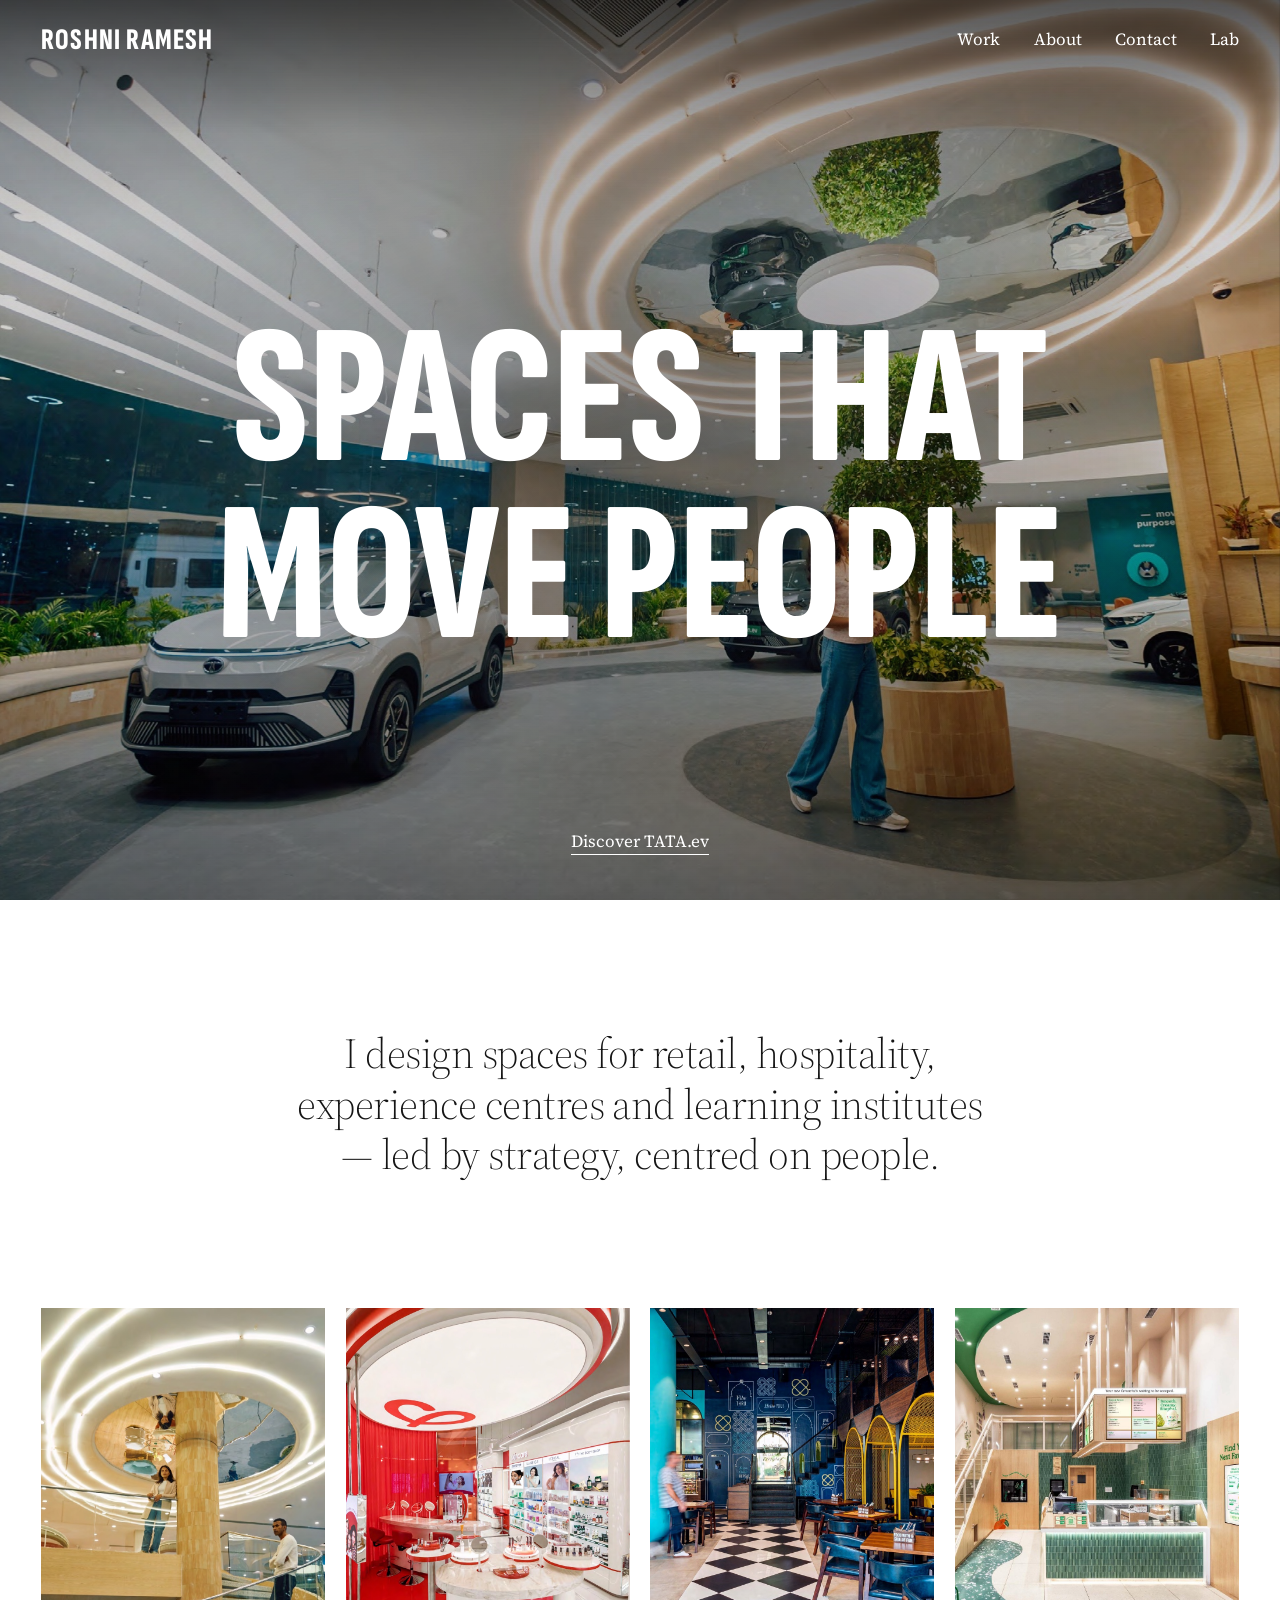
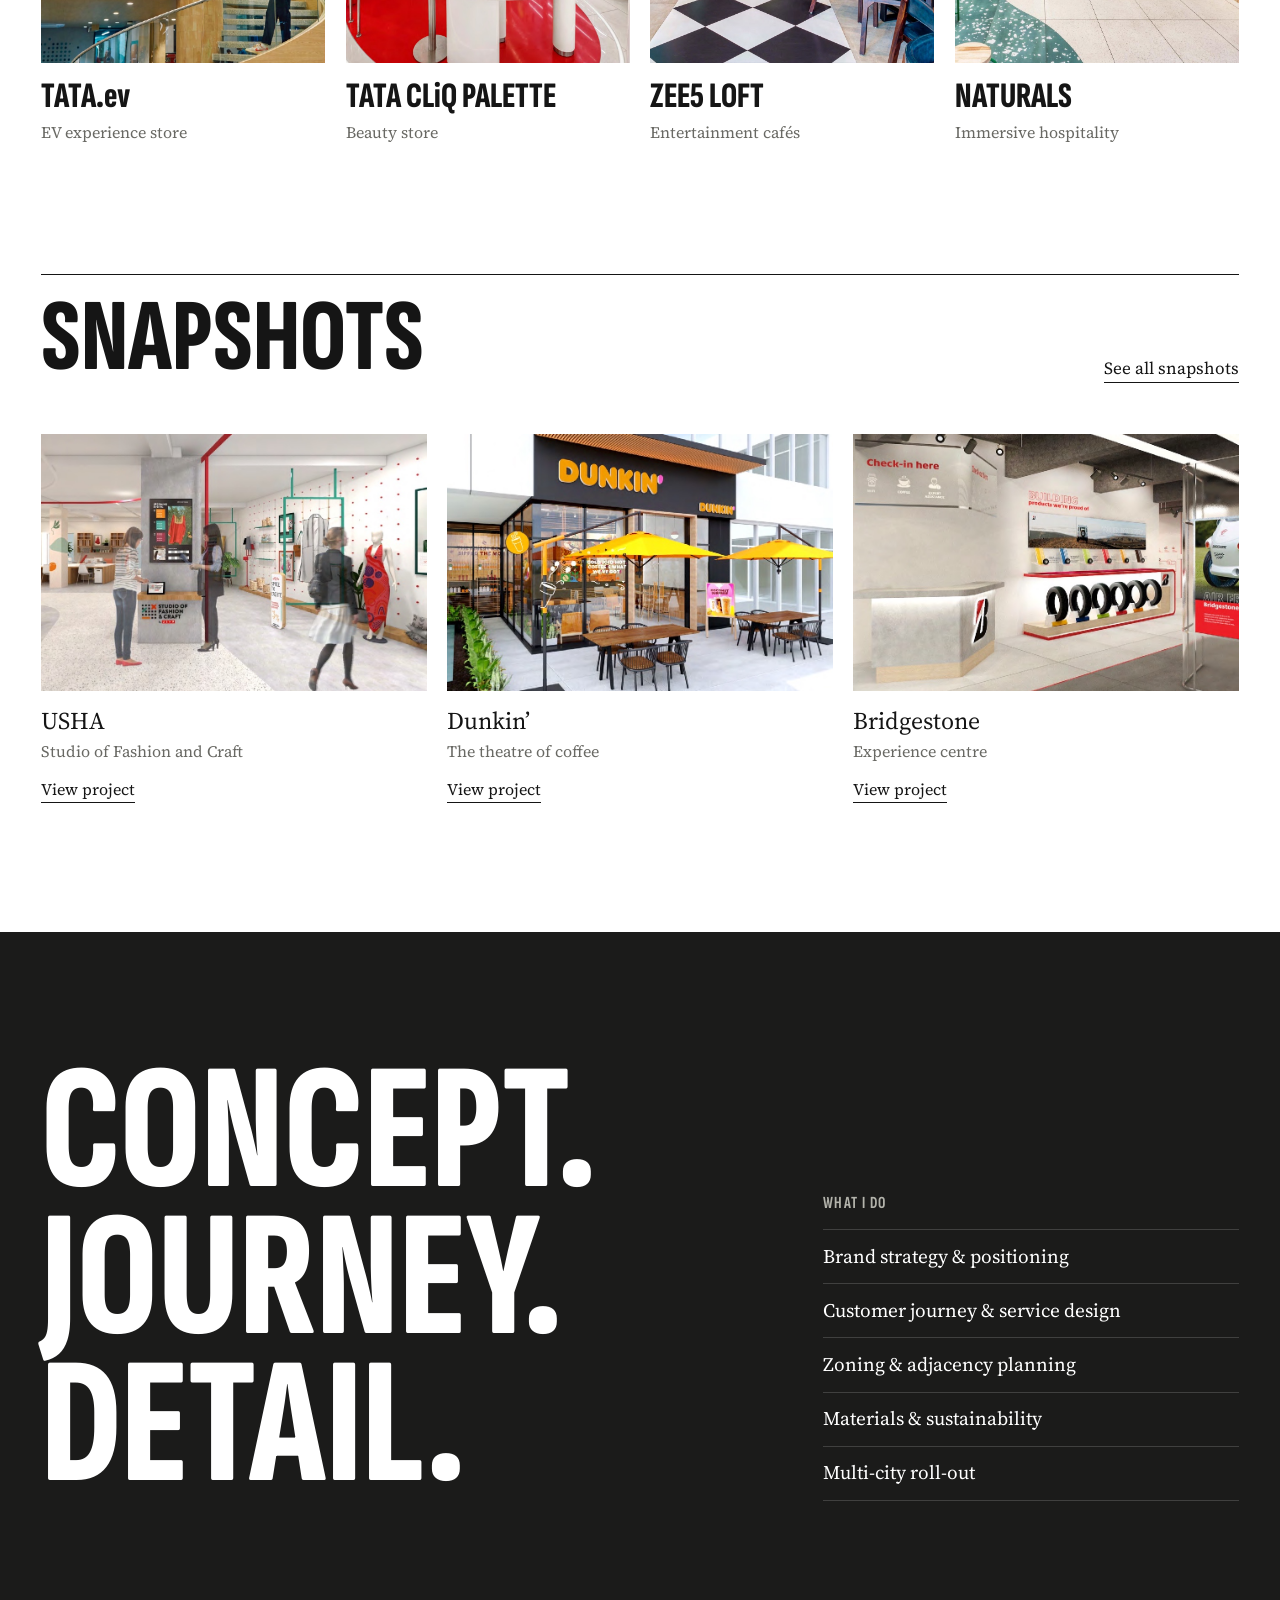
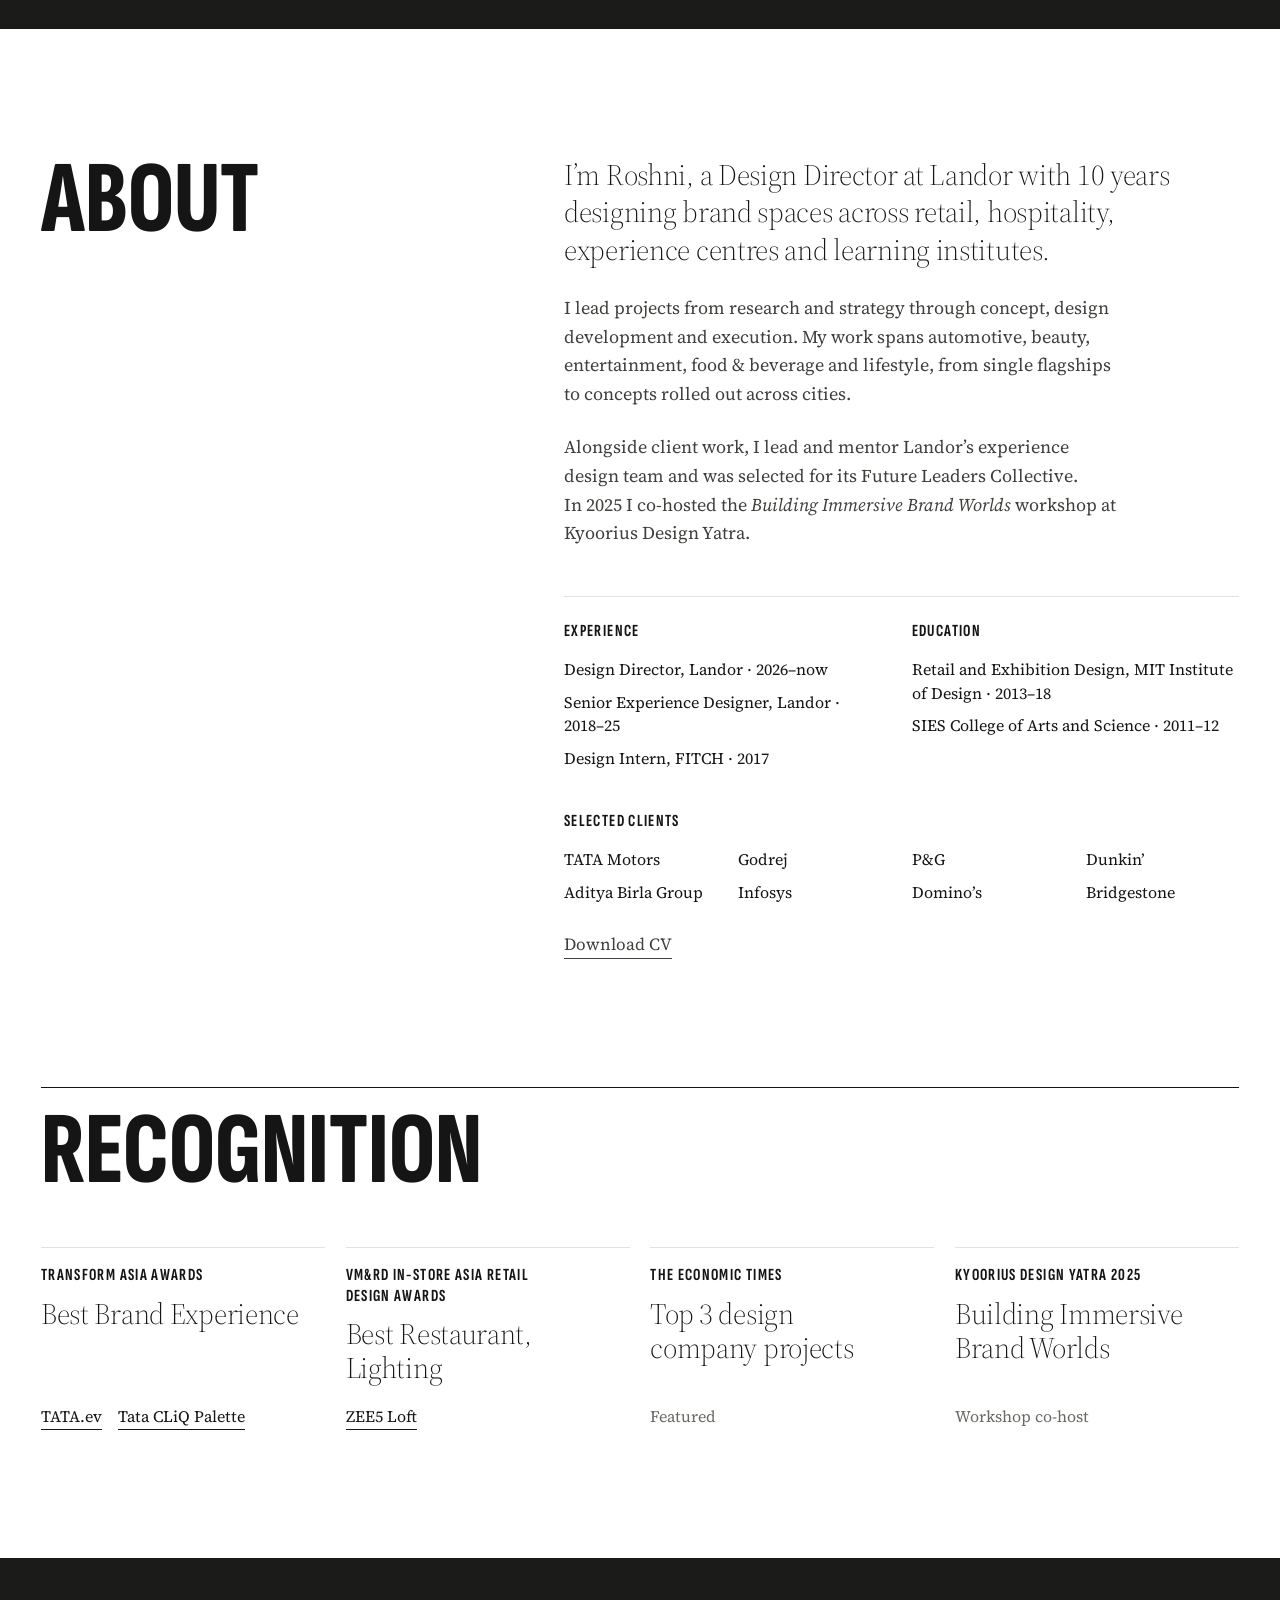
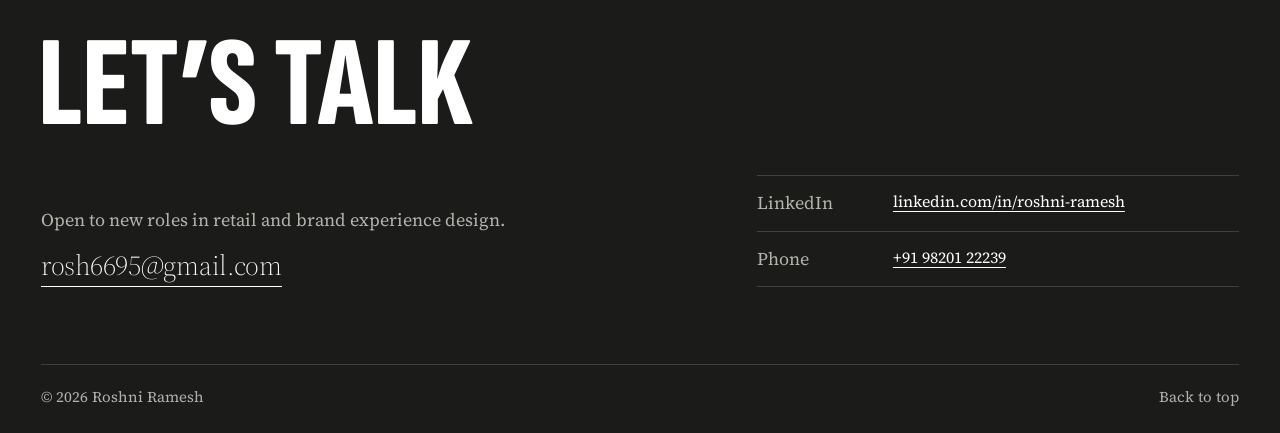
==== commit 49a69aca: "What I do: zoning & adjacency planning Co-Authored-By: Claude Opus 5.5 <noreply@anthropic.com> Claud" ====
--- a/index.html
+++ b/index.html
@@ -173,7 +173,7 @@
         <ul class="manifesto__list">
           <li>Brand strategy &amp; positioning</li>
           <li>Customer journey &amp; service design</li>
-          <li>Fixtures, furniture &amp; lighting</li>
+          <li>Zoning &amp; adjacency planning</li>
           <li>Materials &amp; sustainability</li>
           <li>Multi-city roll-out</li>
         </ul>
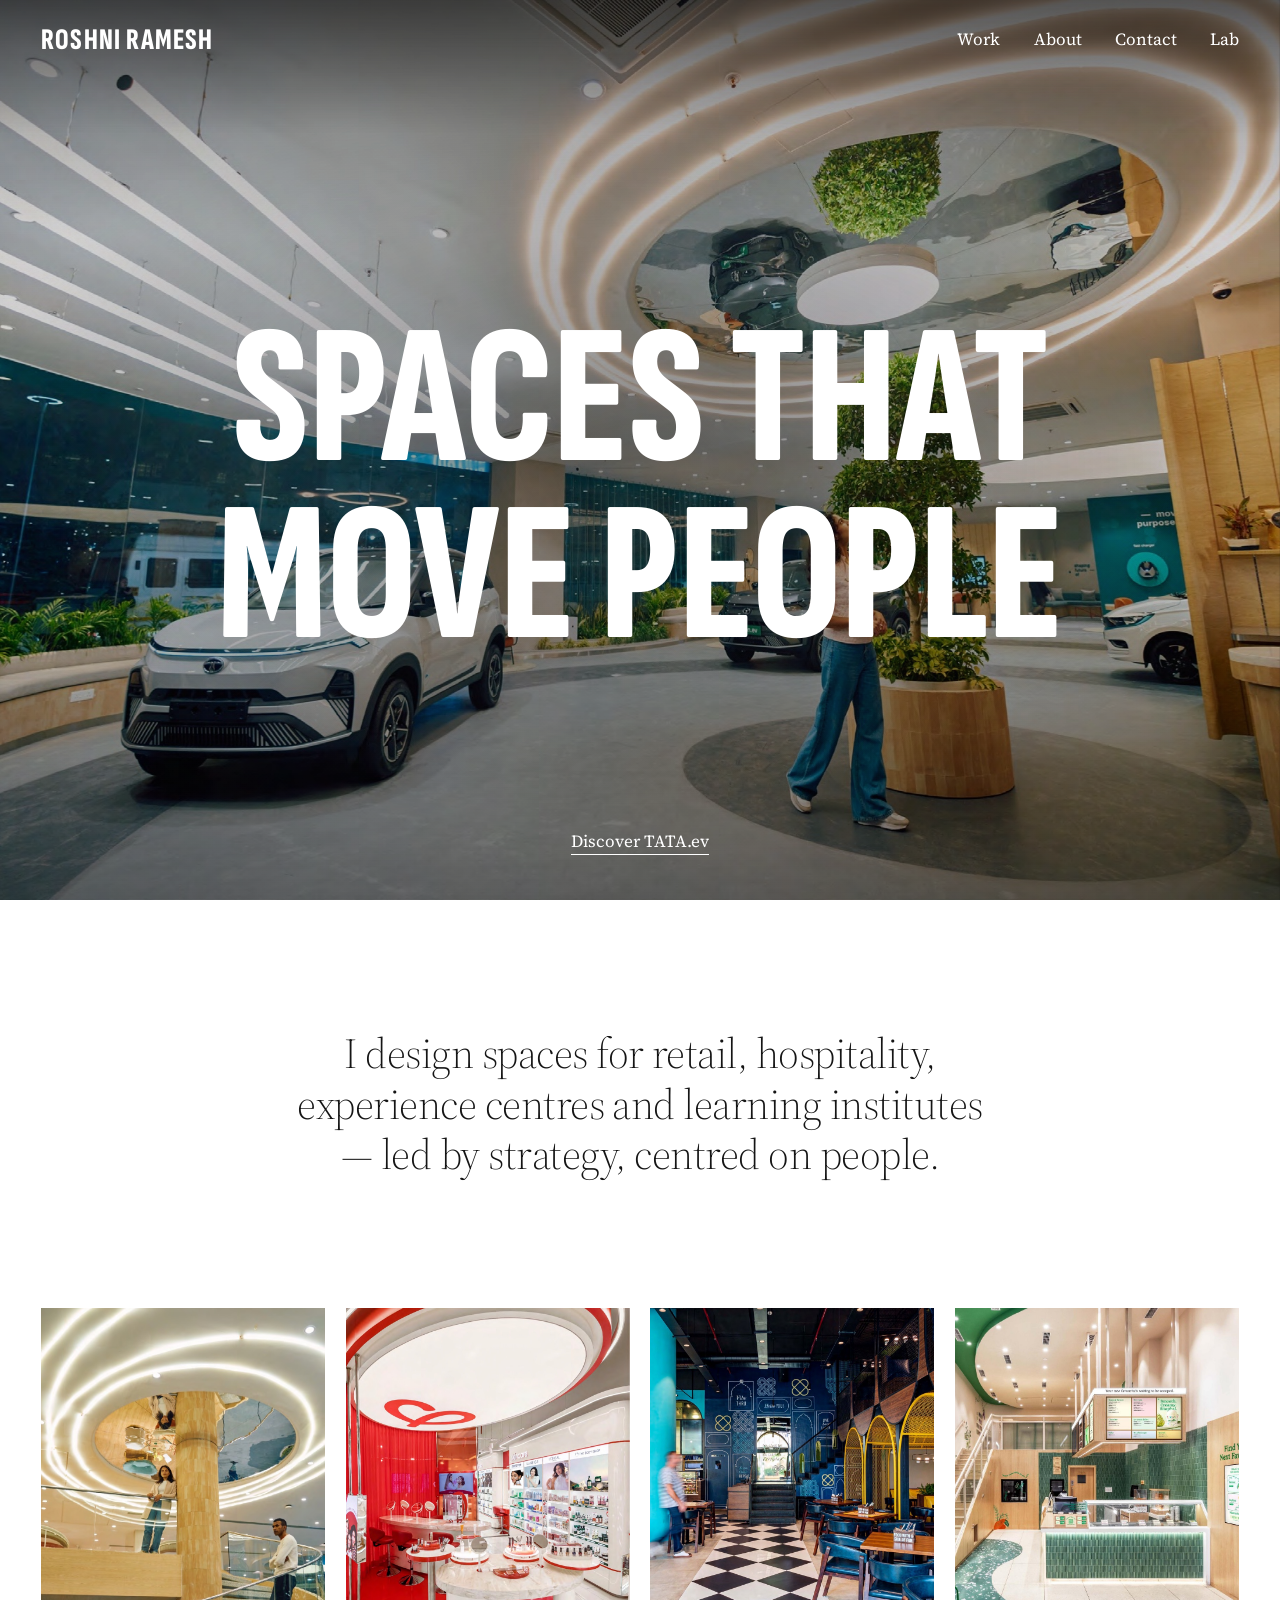
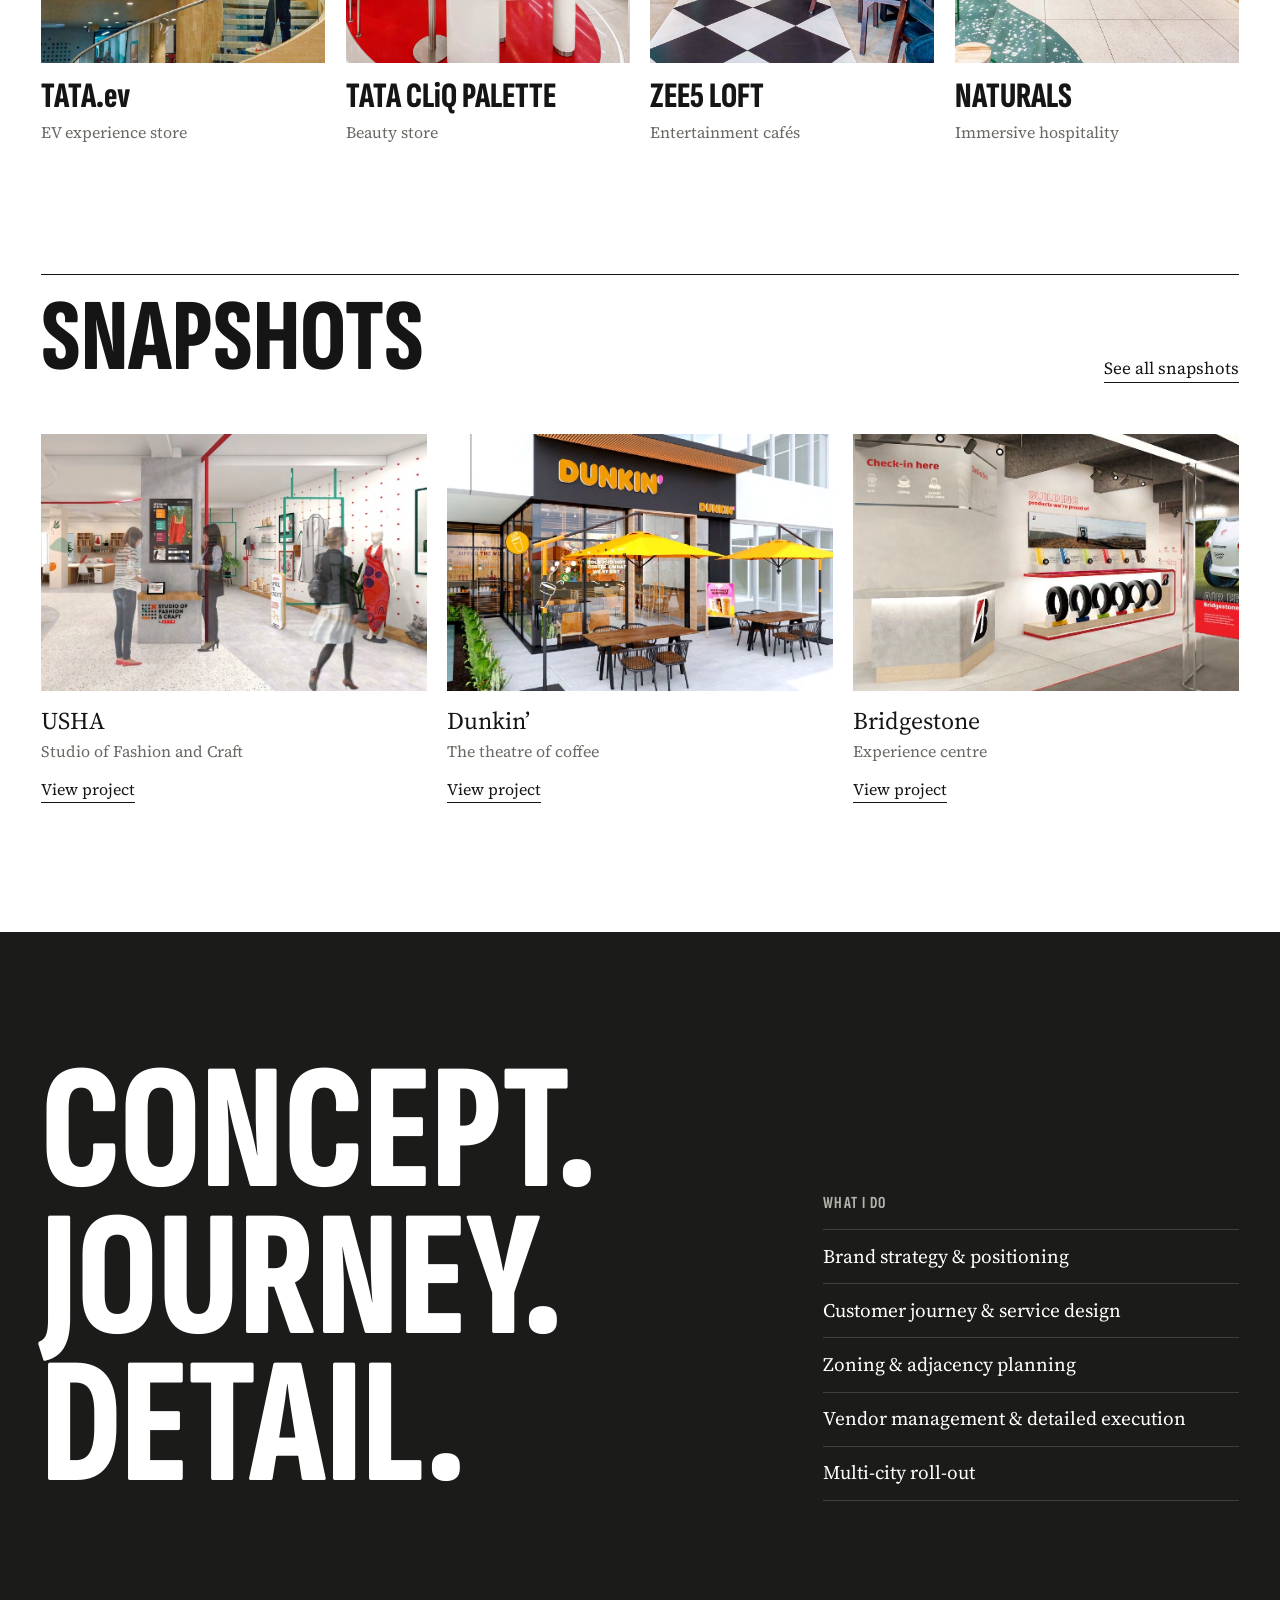
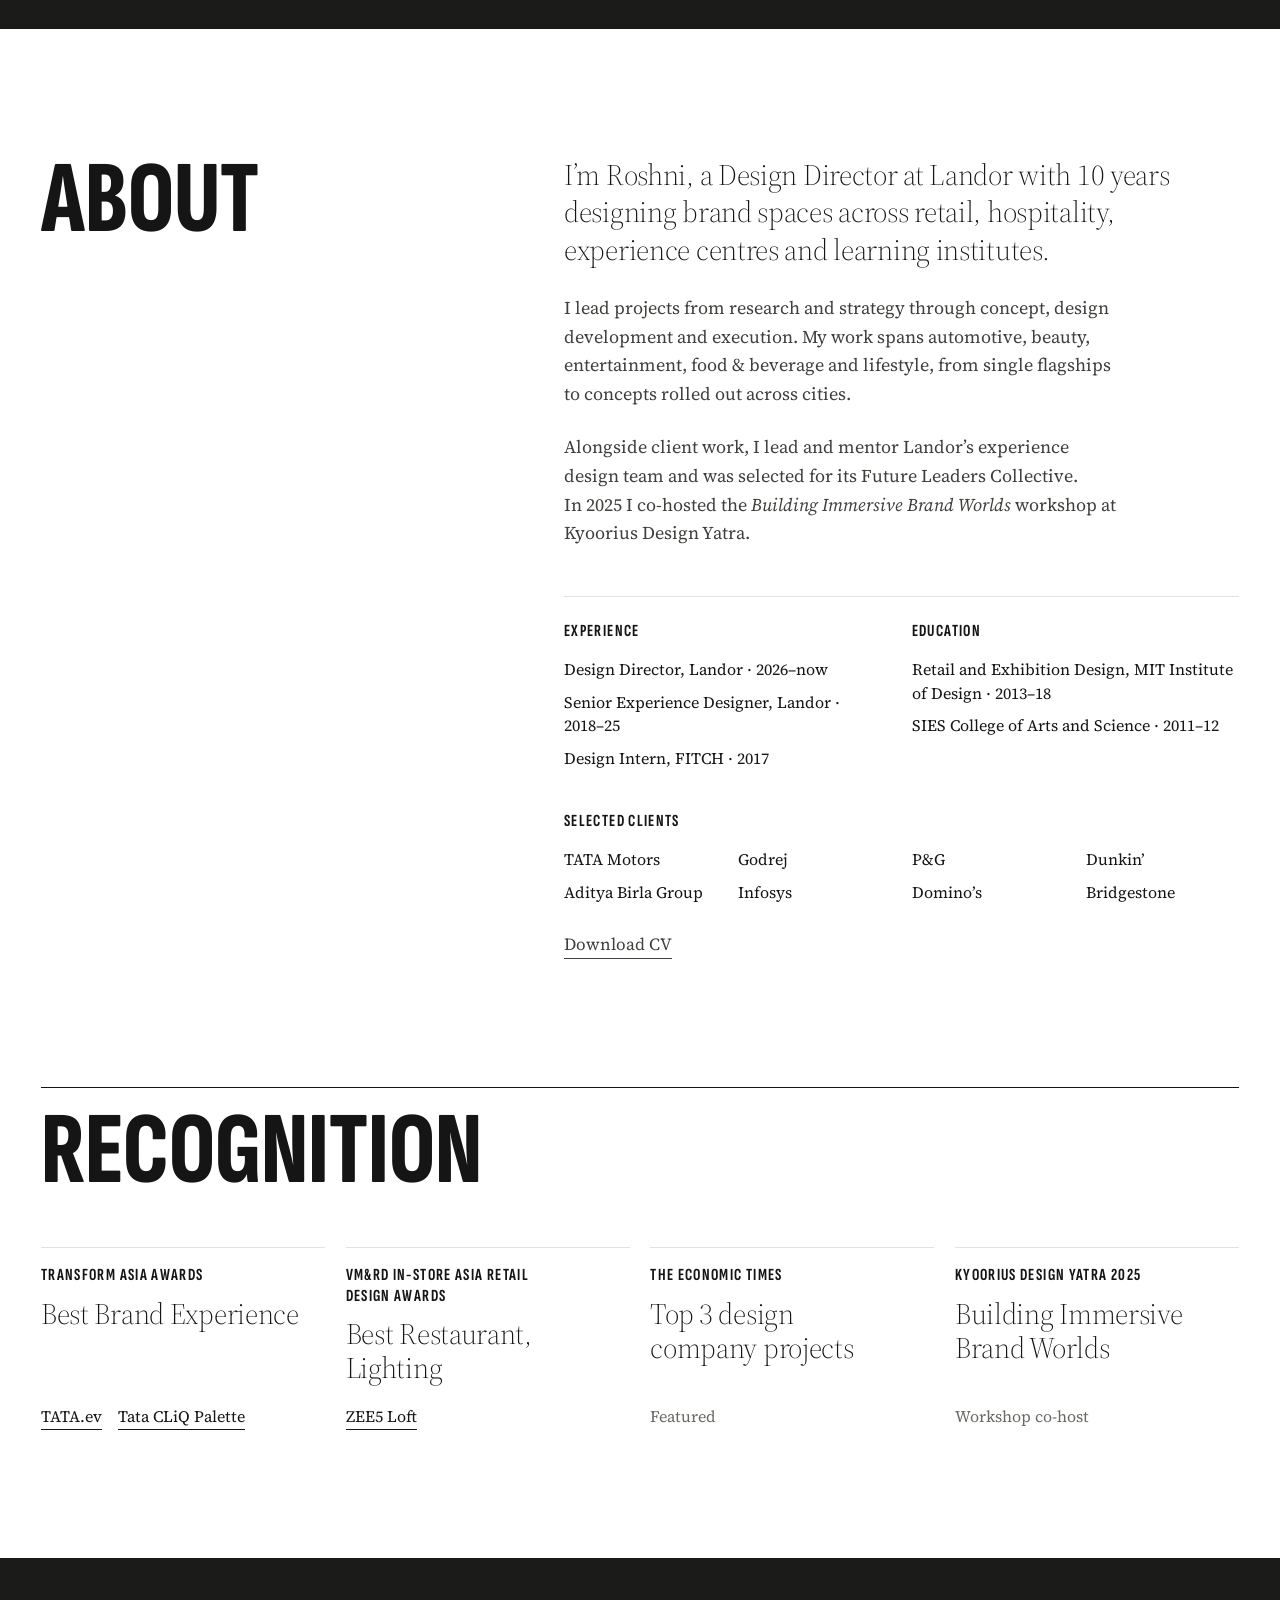
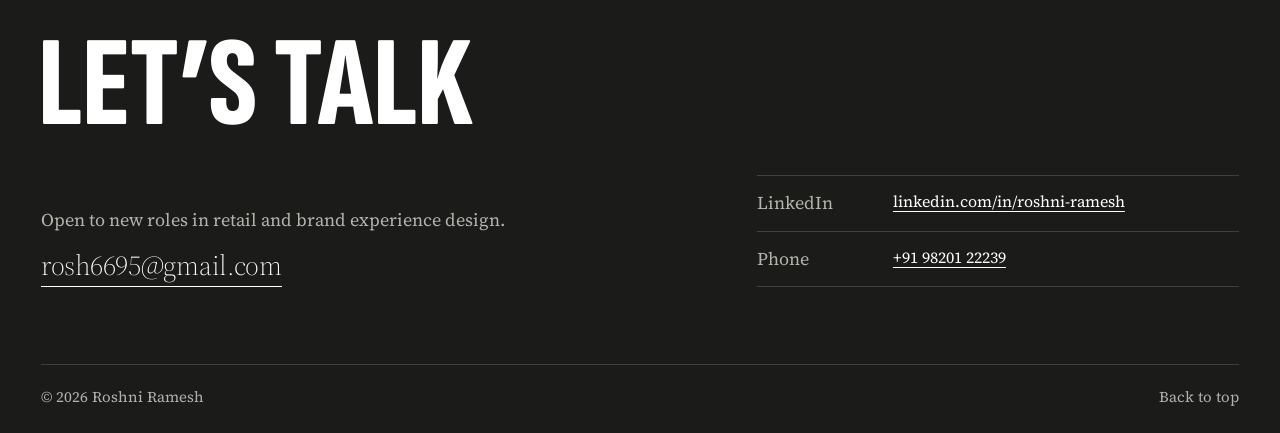
==== commit a23cc174: "What I do: vendor management & detailed execution Co-Authored-By: Claude Opus 5.5 <noreply@anthropic" ====
--- a/index.html
+++ b/index.html
@@ -174,7 +174,7 @@
           <li>Brand strategy &amp; positioning</li>
           <li>Customer journey &amp; service design</li>
           <li>Zoning &amp; adjacency planning</li>
-          <li>Materials &amp; sustainability</li>
+          <li>Vendor management &amp; detailed execution</li>
           <li>Multi-city roll-out</li>
         </ul>
       </div>
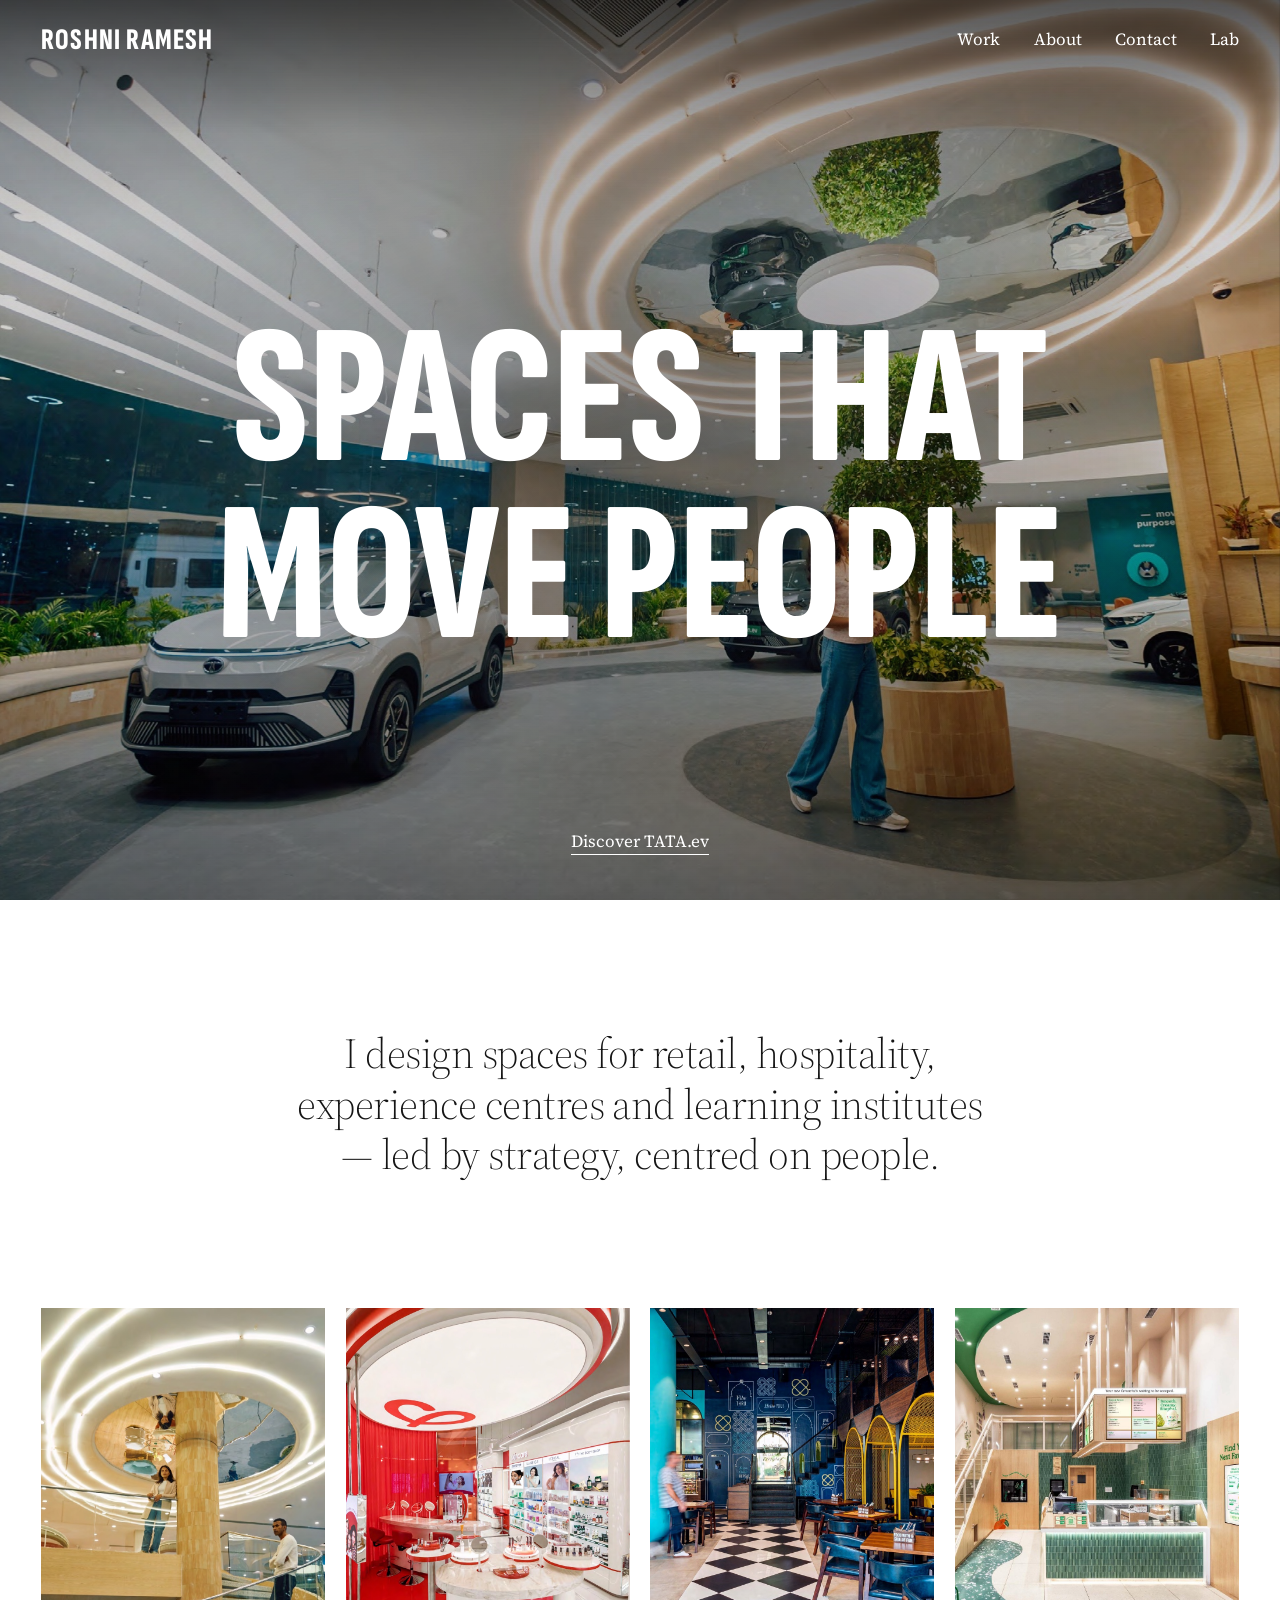
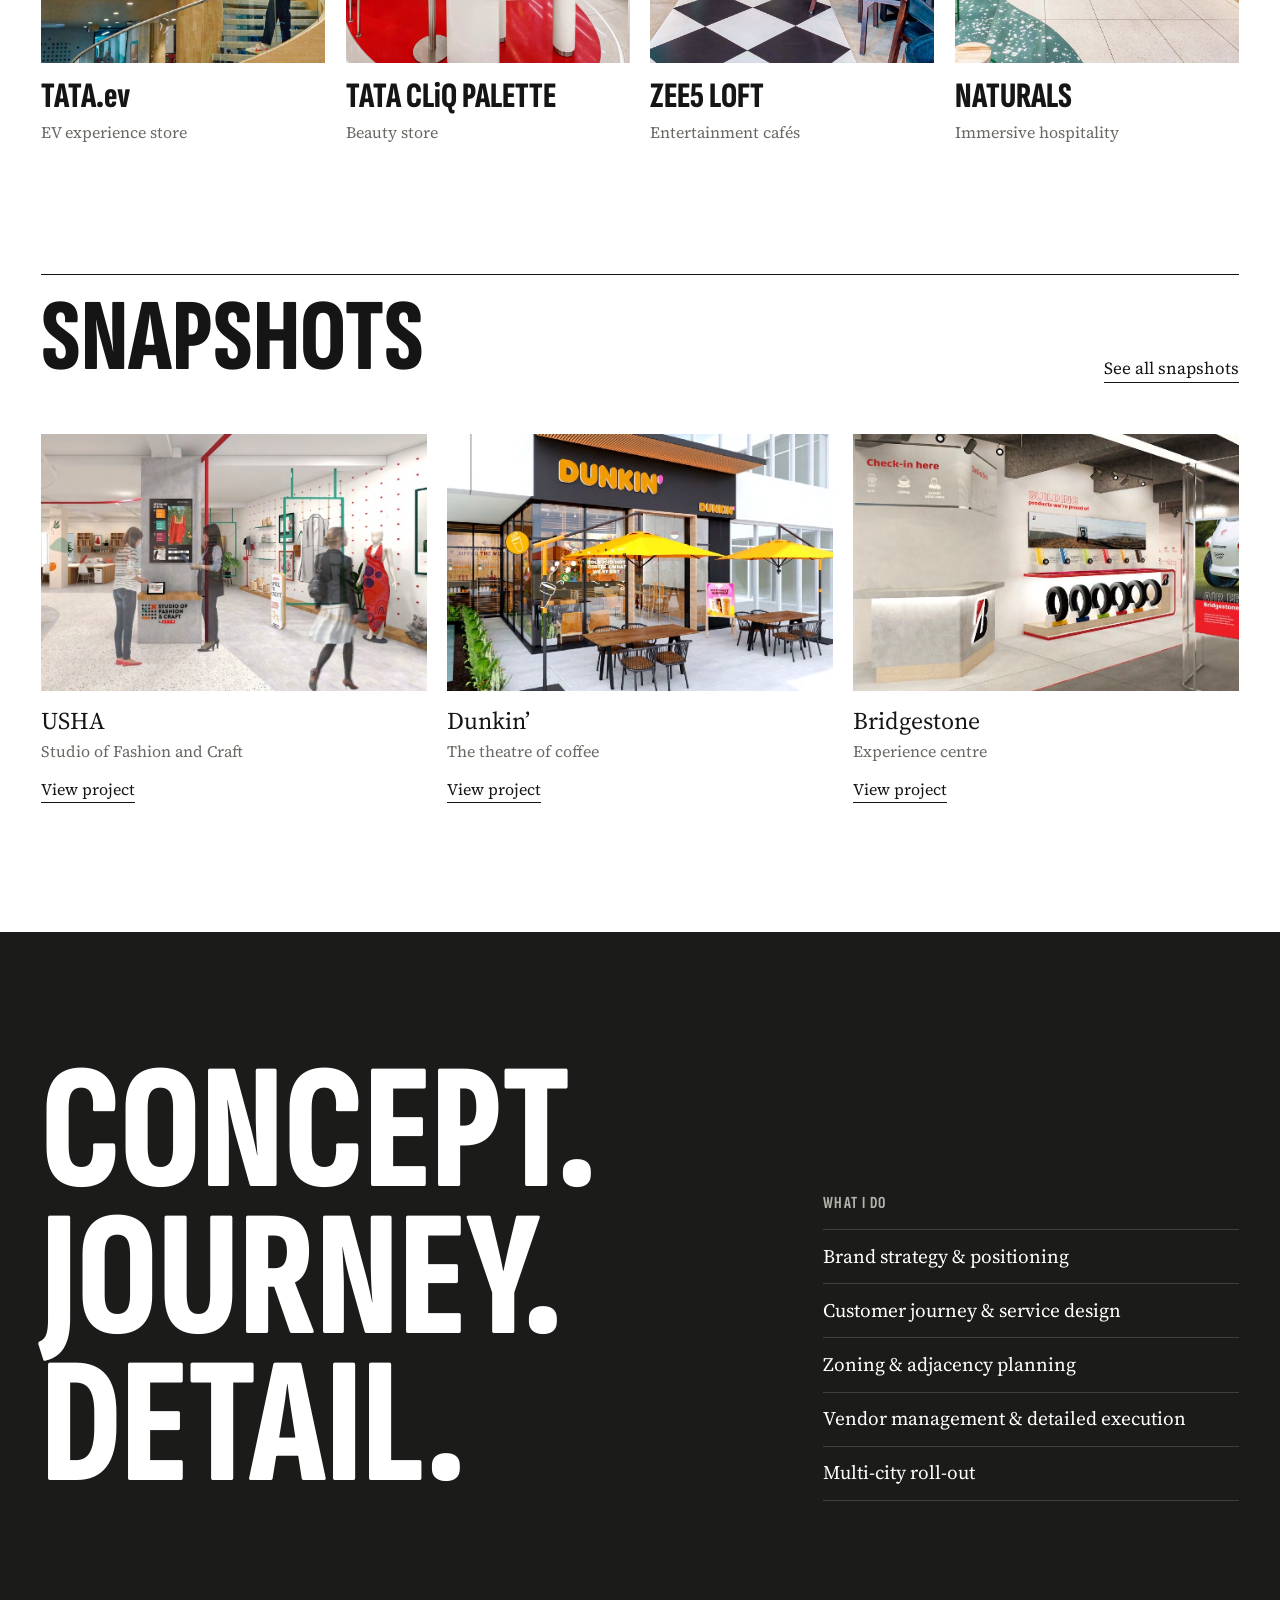
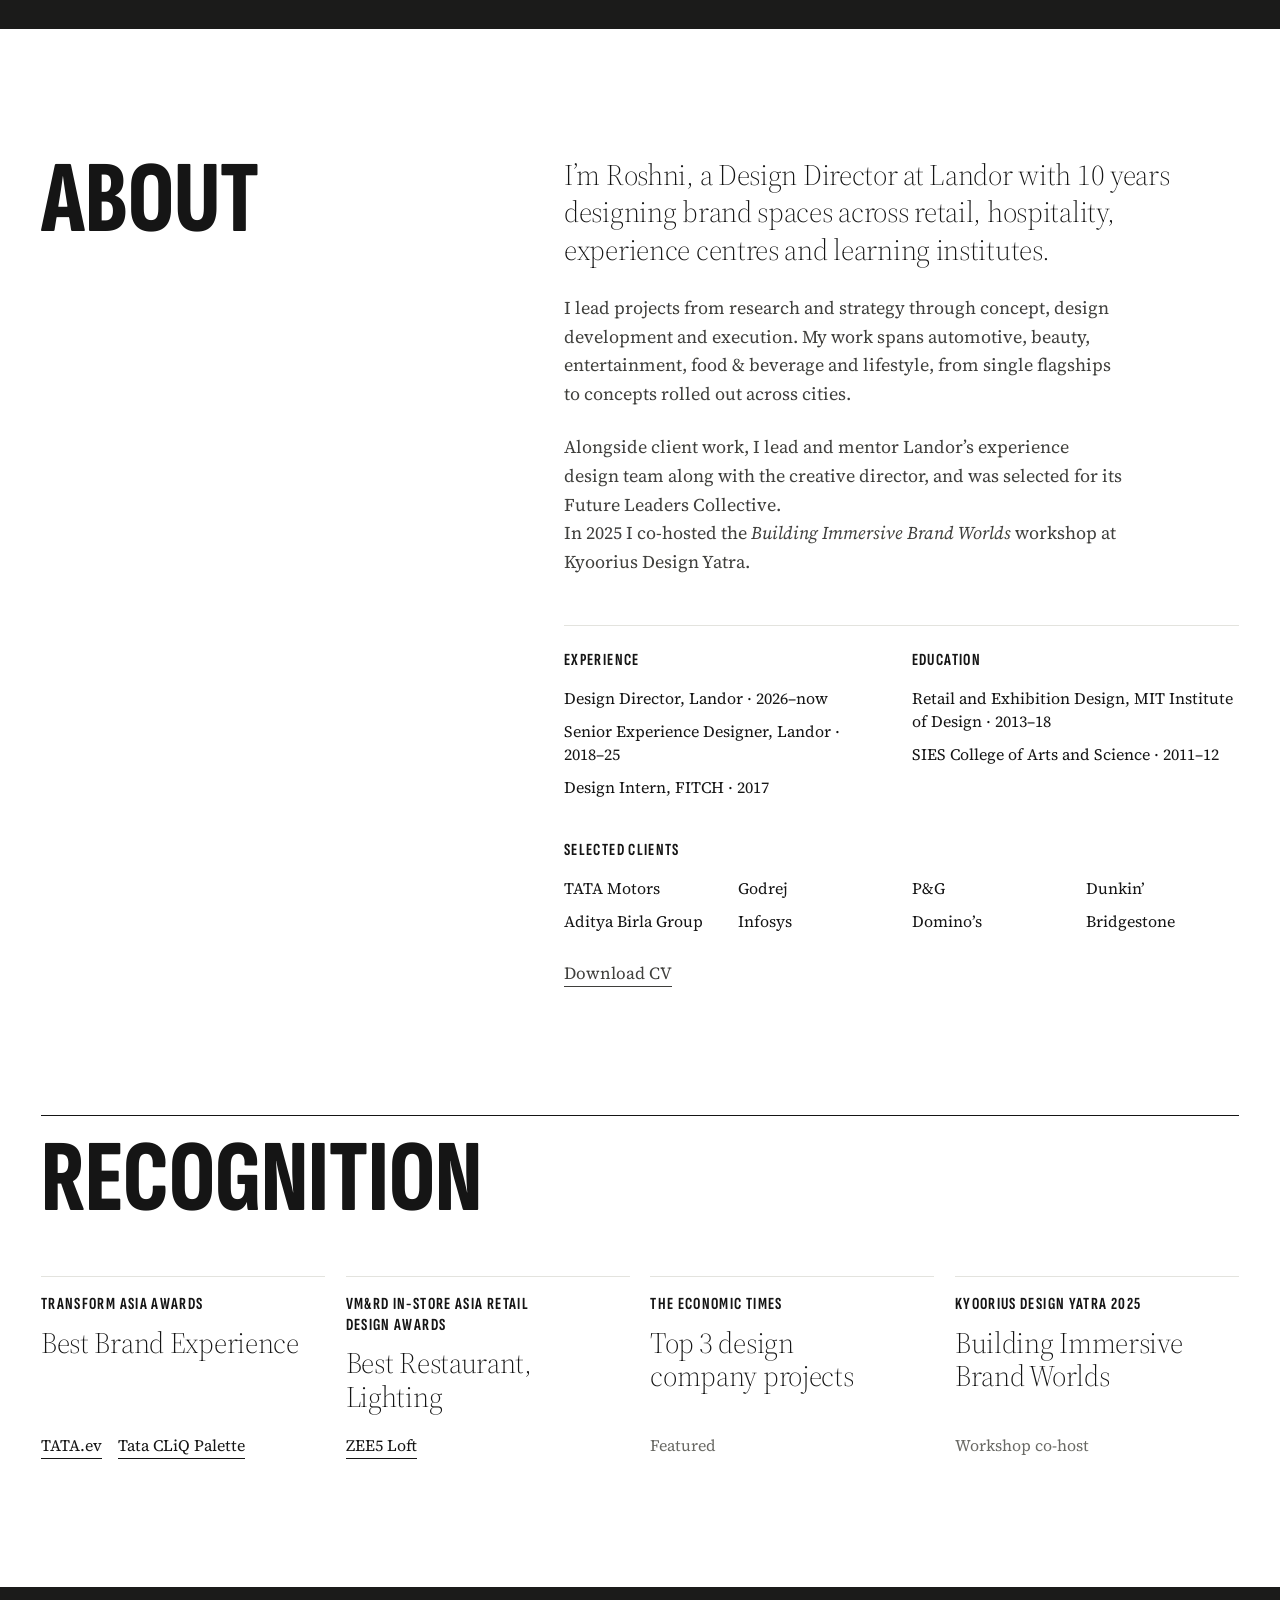
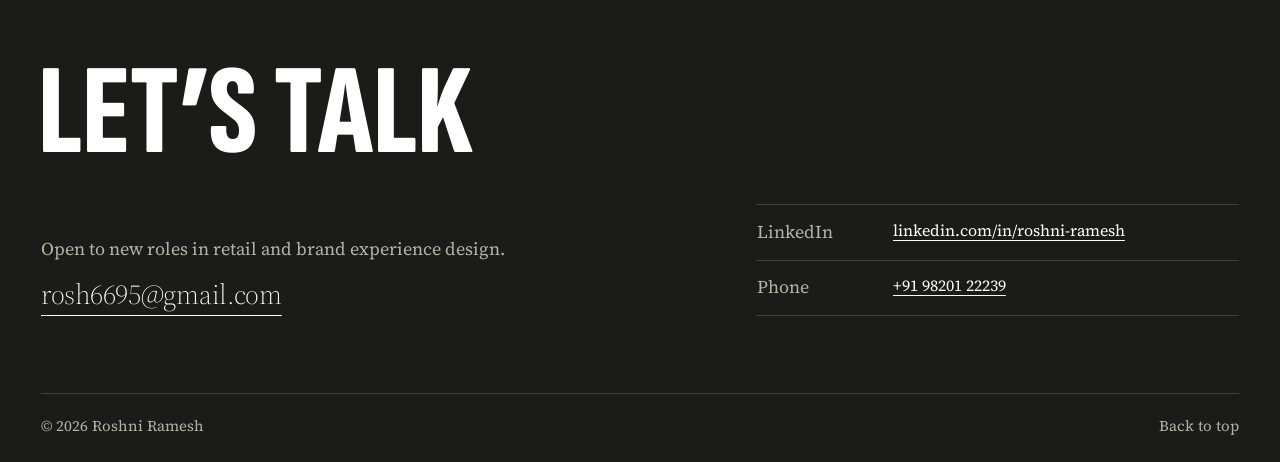
==== commit 8f0df487: "About: team leadership with the creative director Co-Authored-By: Claude Opus 5.5 <noreply@anthropic" ====
--- a/index.html
+++ b/index.html
@@ -185,7 +185,7 @@
       <div class="about__body">
         <p class="lead">I’m Roshni, a Design Director at Landor with 10 years designing brand spaces across retail, hospitality, experience centres and learning institutes.</p>
         <p>I lead projects from research and strategy through concept, design development and execution. My work spans automotive, beauty, entertainment, food &amp; beverage and lifestyle, from single flagships to concepts rolled out across cities.</p>
-        <p>Alongside client work, I lead and mentor Landor’s experience design team and was selected for its Future Leaders Collective.<br>In 2025 I co-hosted the <i>Building Immersive Brand Worlds</i> workshop at Kyoorius Design Yatra.</p>
+        <p>Alongside client work, I lead and mentor Landor’s experience design team along with the creative director, and was selected for its Future Leaders Collective.<br>In 2025 I co-hosted the <i>Building Immersive Brand Worlds</i> workshop at Kyoorius Design Yatra.</p>
         <div class="facts">
           <div>
             <h3 class="label">Experience</h3>
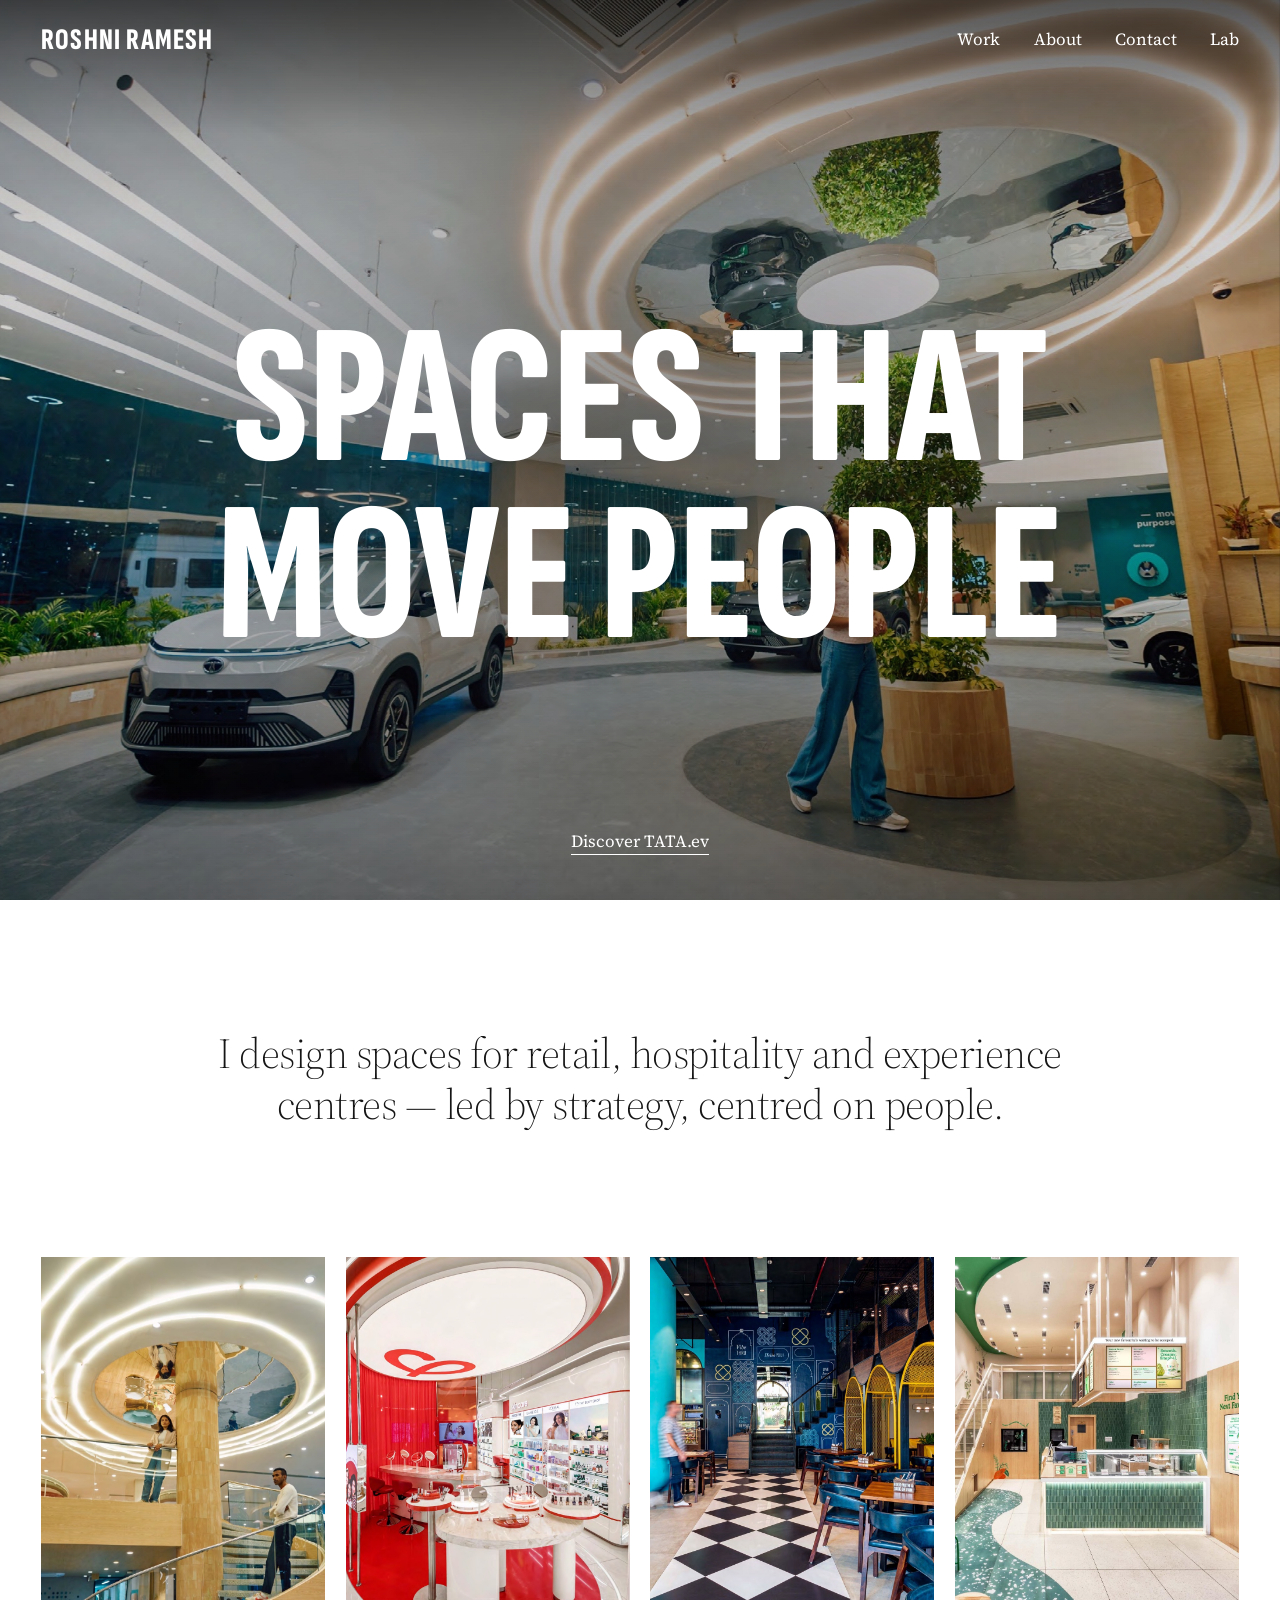
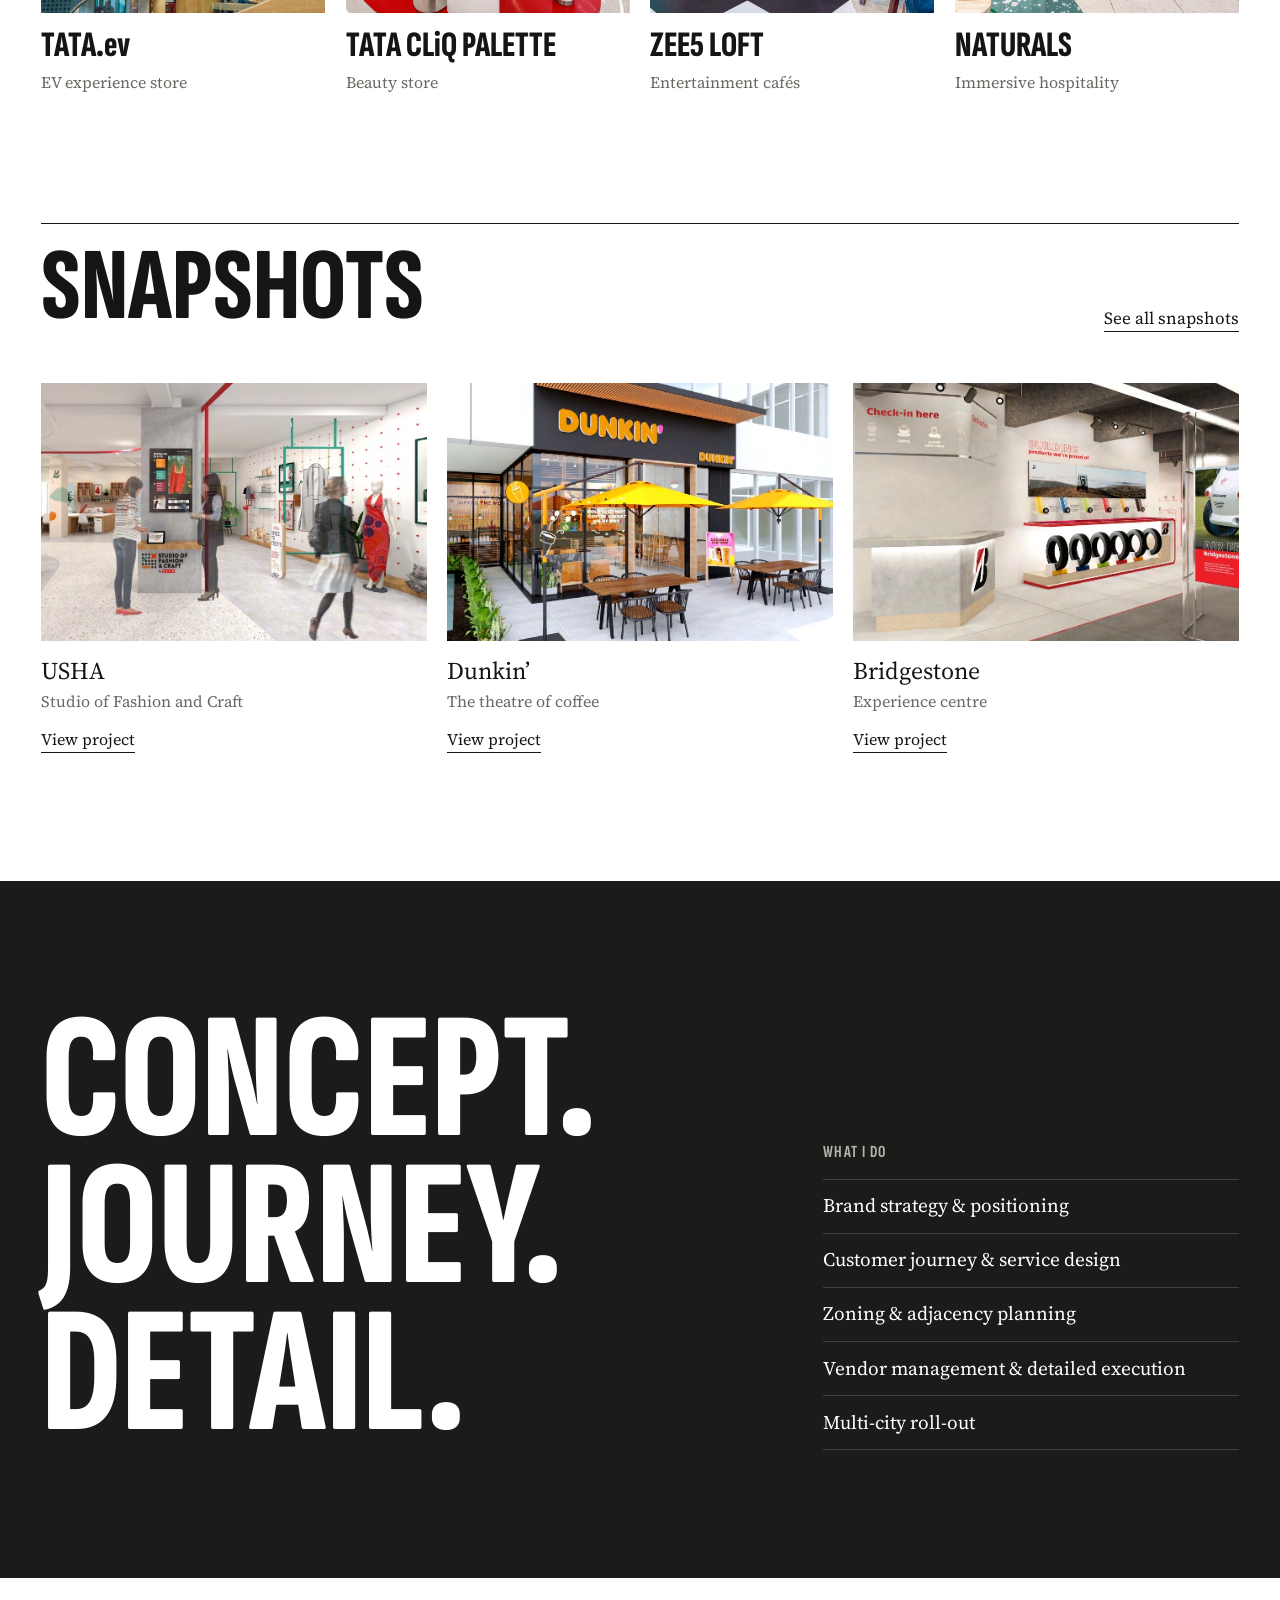
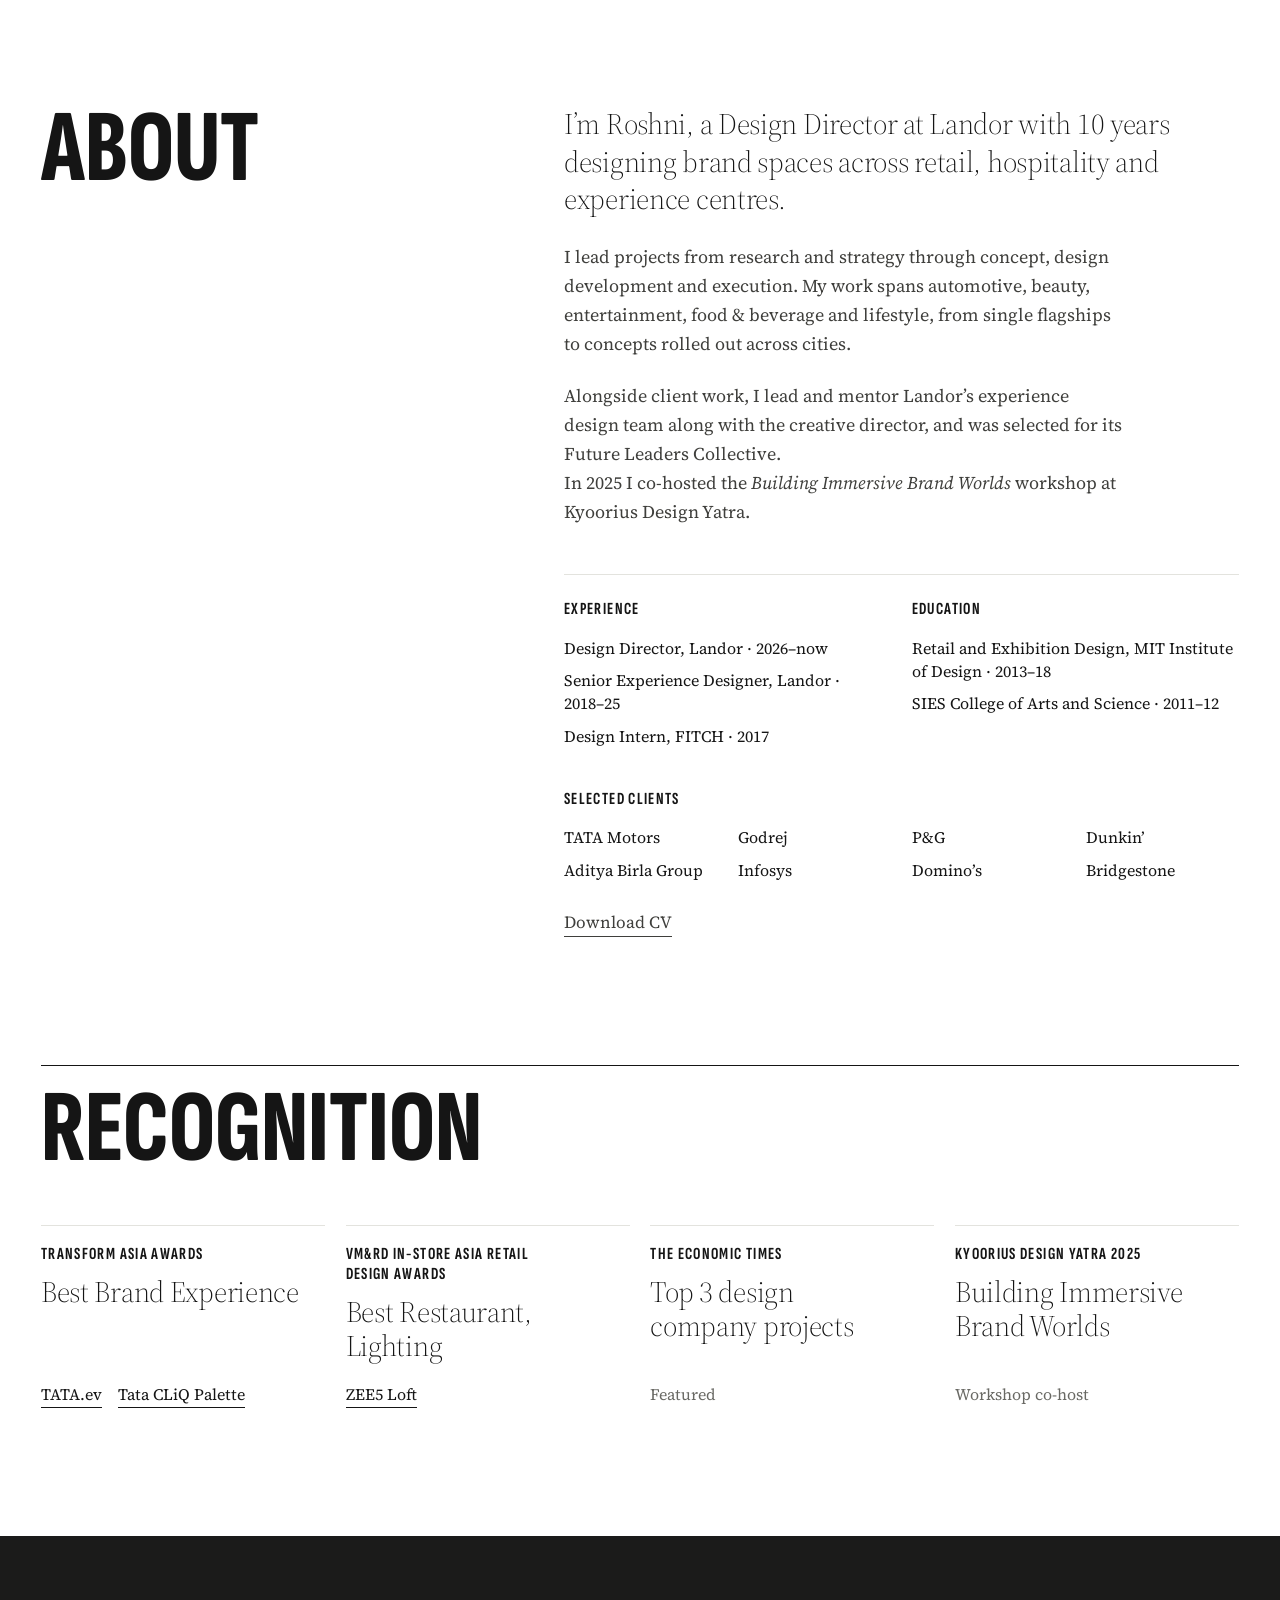
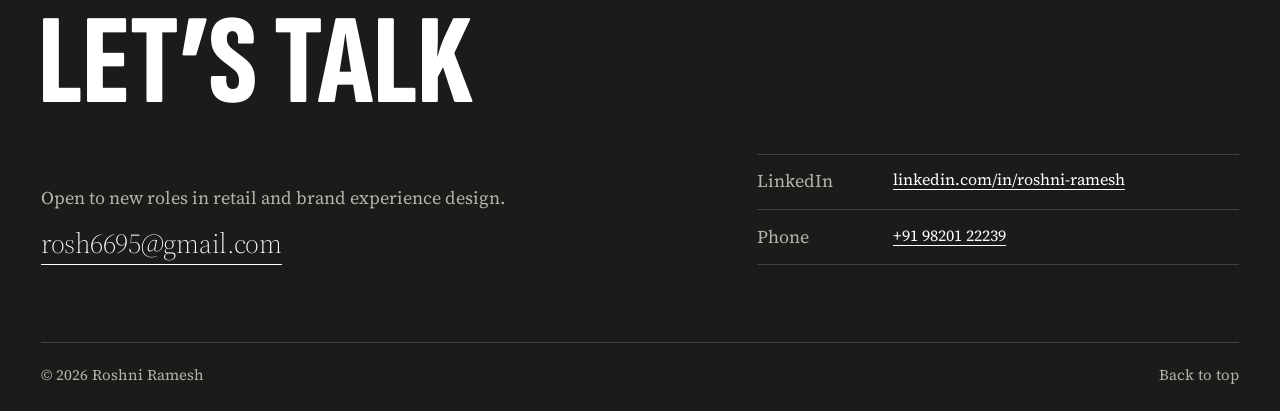
==== commit f6dd9742: "Remove learning institutes from intro and About Co-Authored-By: Claude Opus 5.5 <noreply@anthropic.c" ====
--- a/index.html
+++ b/index.html
@@ -72,7 +72,7 @@
     </section>
 
     <section class="intro" aria-label="Introduction">
-      <p class="statement">I design spaces for retail, hospitality, experience centres and learning institutes — led by strategy, centred on people.</p>
+      <p class="statement">I design spaces for retail, hospitality and experience centres — led by strategy, centred on people.</p>
     </section>
 
     <section class="work" id="work" aria-labelledby="work-title">
@@ -183,7 +183,7 @@
     <section class="about" id="about" aria-labelledby="about-title">
       <h2 class="section-title" id="about-title">About</h2>
       <div class="about__body">
-        <p class="lead">I’m Roshni, a Design Director at Landor with 10 years designing brand spaces across retail, hospitality, experience centres and learning institutes.</p>
+        <p class="lead">I’m Roshni, a Design Director at Landor with 10 years designing brand spaces across retail, hospitality and experience centres.</p>
         <p>I lead projects from research and strategy through concept, design development and execution. My work spans automotive, beauty, entertainment, food &amp; beverage and lifestyle, from single flagships to concepts rolled out across cities.</p>
         <p>Alongside client work, I lead and mentor Landor’s experience design team along with the creative director, and was selected for its Future Leaders Collective.<br>In 2025 I co-hosted the <i>Building Immersive Brand Worlds</i> workshop at Kyoorius Design Yatra.</p>
         <div class="facts">
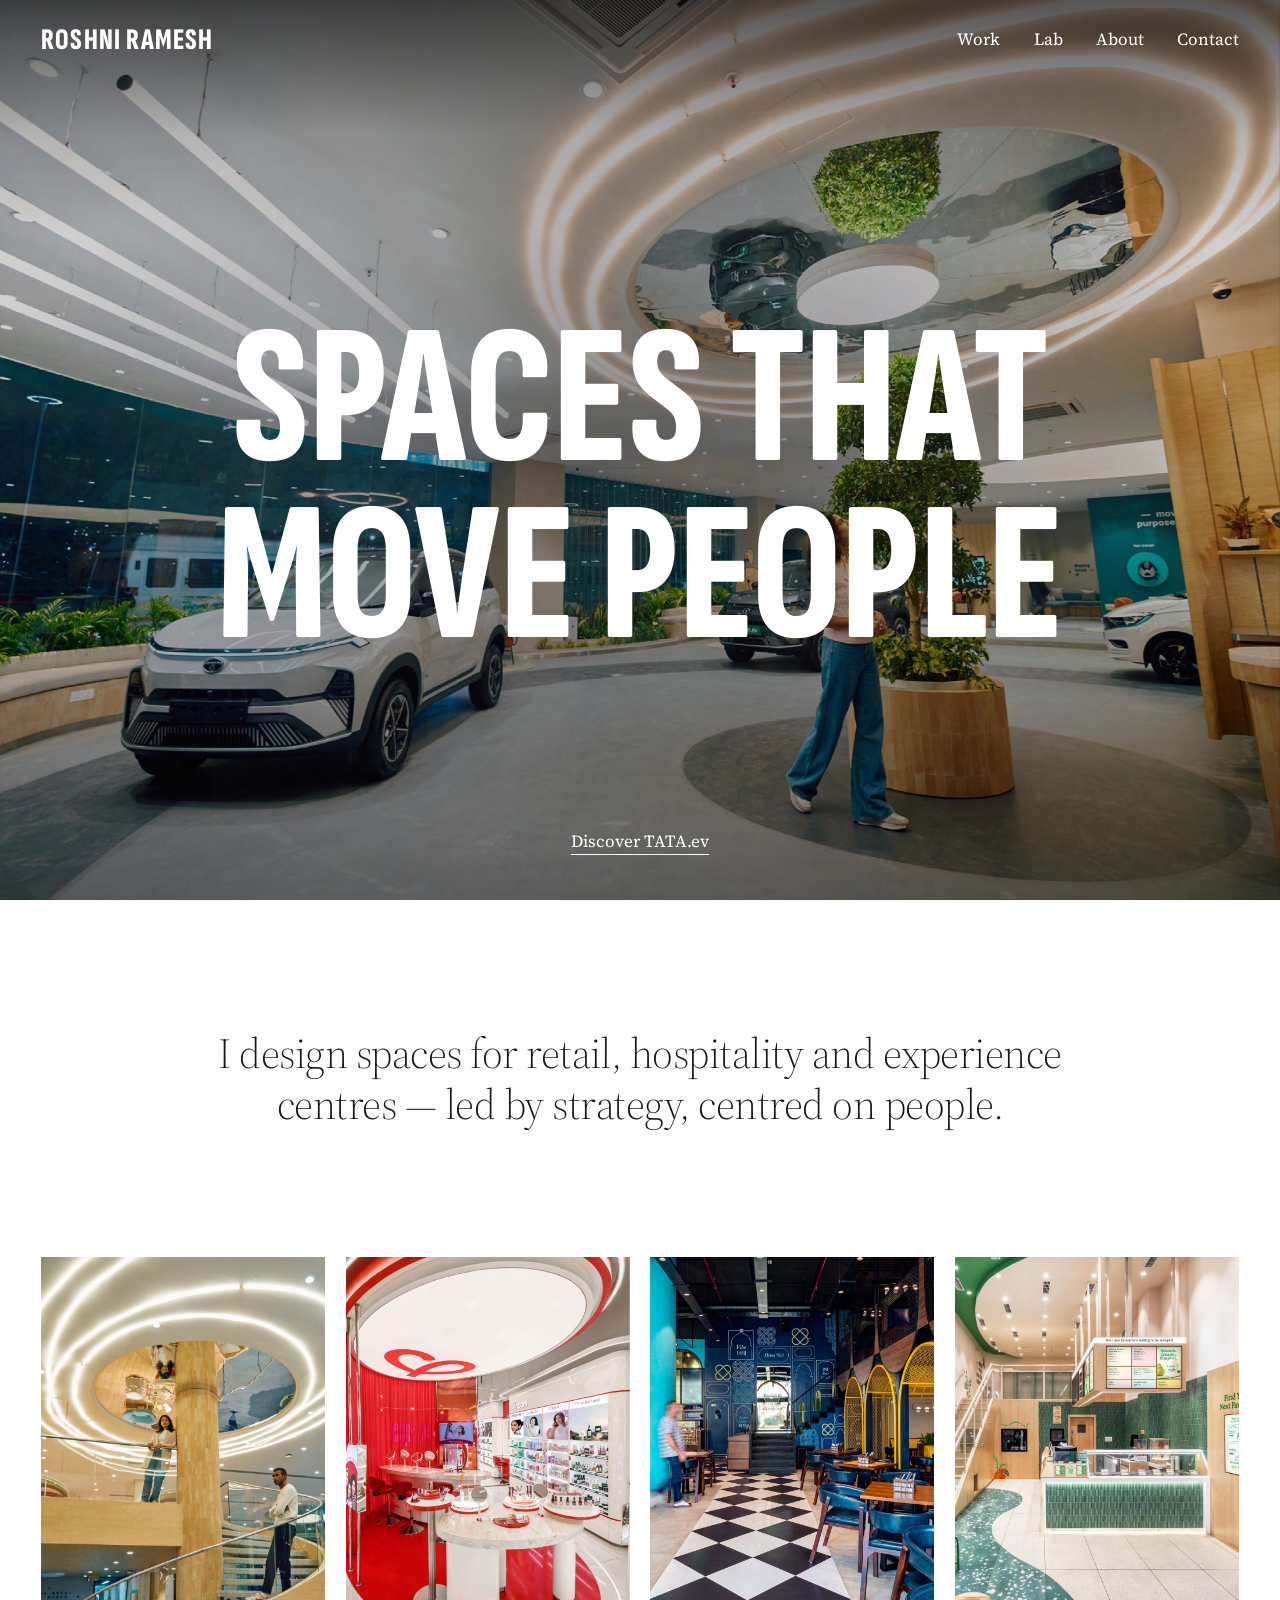
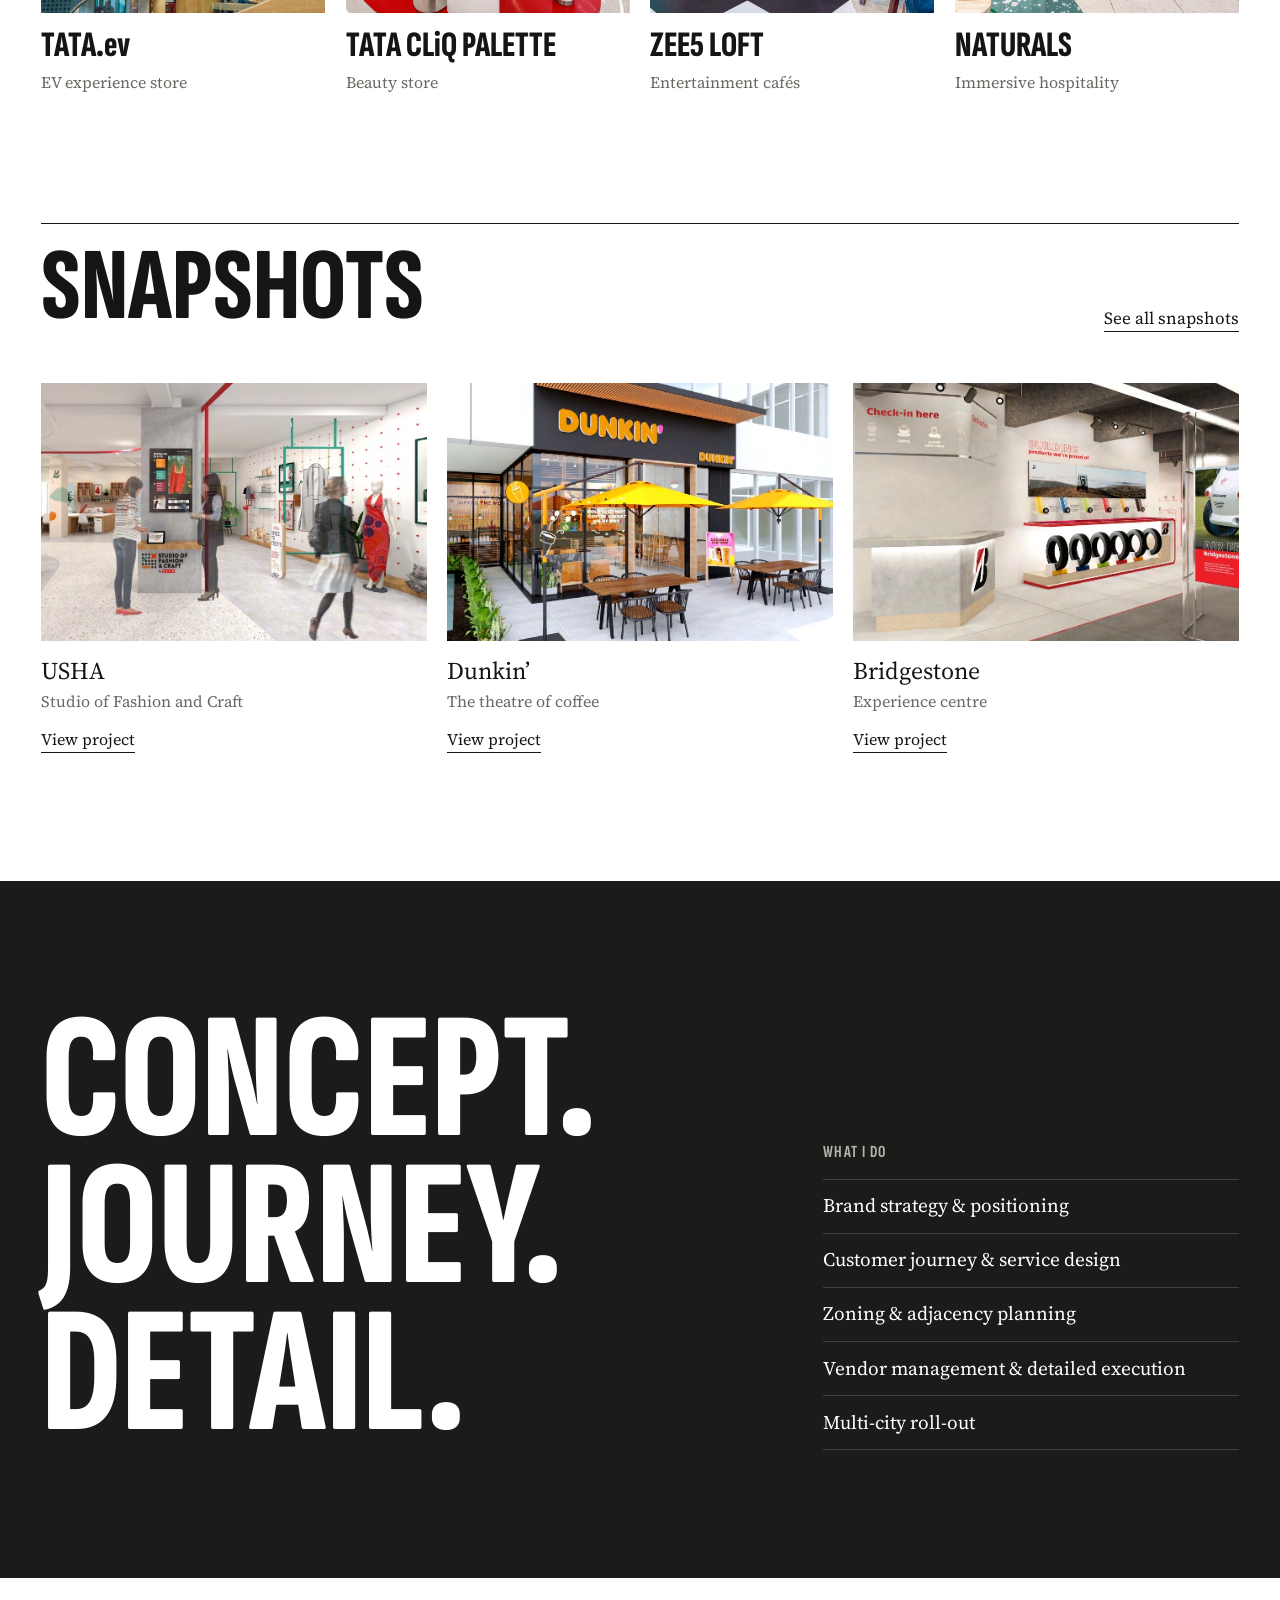
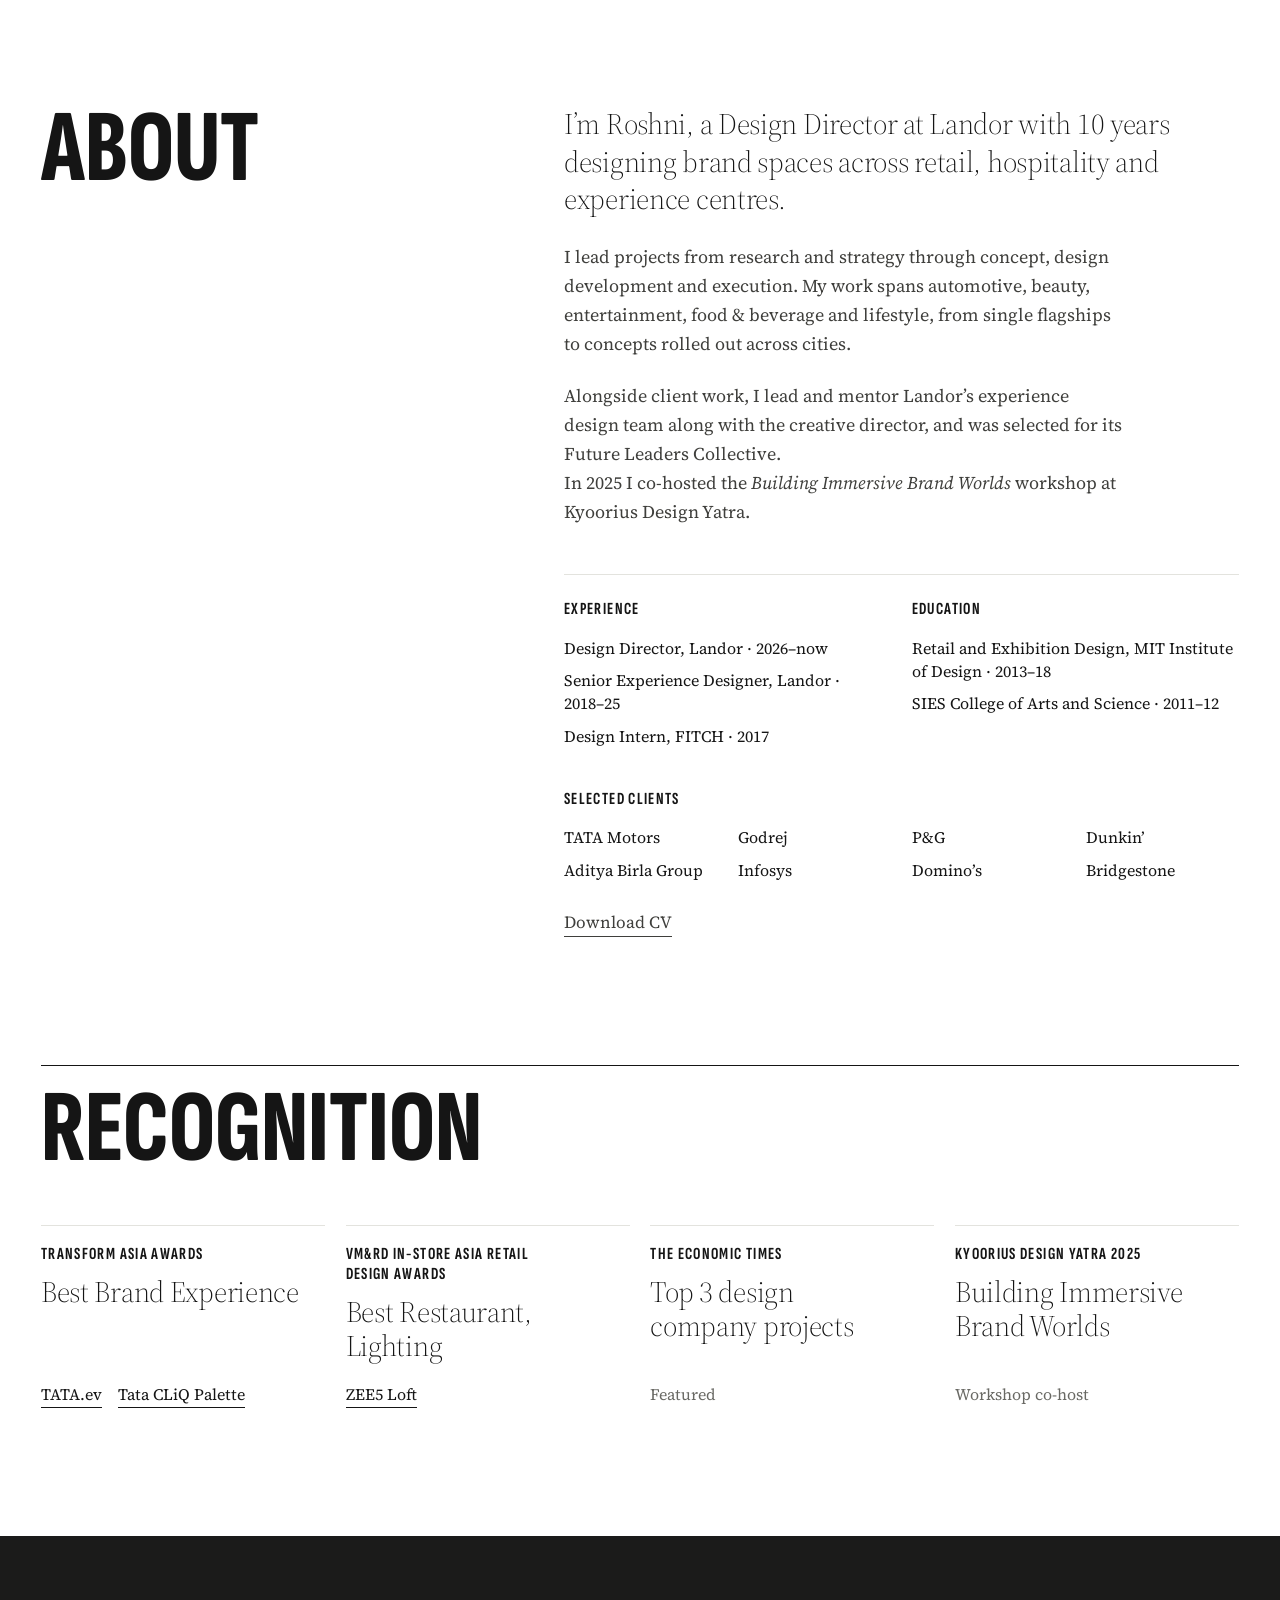
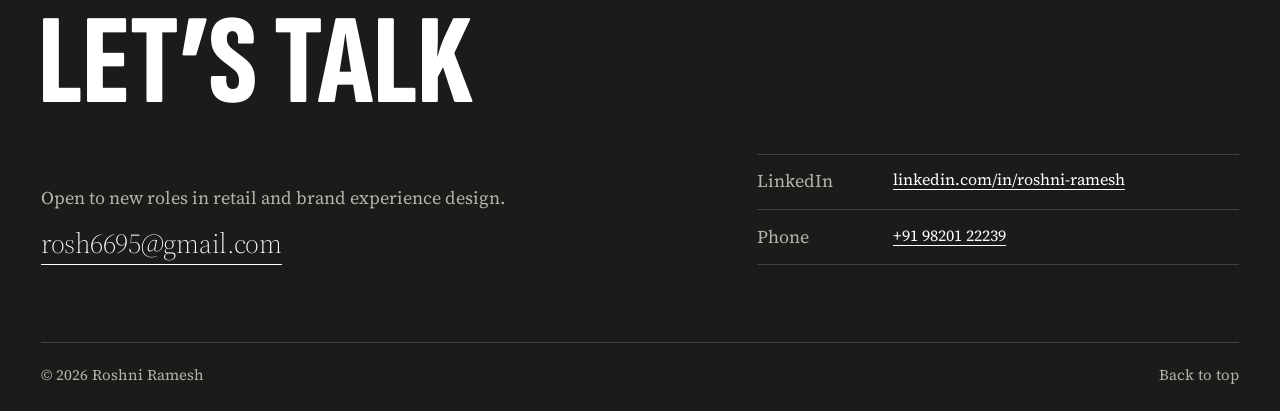
==== commit c4779b67: "Menu: Work, Lab, About, Contact Co-Authored-By: Claude Opus 5.5 <noreply@anthropic.com> Claude-Sessi" ====
--- a/index.html
+++ b/index.html
@@ -21,7 +21,7 @@
   <link rel="preconnect" href="https://fonts.googleapis.com">
   <link rel="preconnect" href="https://fonts.gstatic.com" crossorigin>
   <link rel="stylesheet" href="https://fonts.googleapis.com/css2?family=Sofia+Sans+Extra+Condensed:wght@500..900&family=Source+Serif+4:ital,opsz,wght@0,8..60,300..700;1,8..60,300..700&display=swap">
-  <link rel="stylesheet" href="css/styles.css?v=20261116e">
+  <link rel="stylesheet" href="css/styles.css?v=20261116f">
   <script>document.documentElement.classList.add('js');if('scrollRestoration' in history)history.scrollRestoration='manual';</script>
   <script src="js/main.js?v=20261114" defer></script>
 </head>
@@ -33,9 +33,9 @@
     <nav class="site-nav" aria-label="Main">
       <ul>
         <li><a href="#work">Work</a></li>
+        <li><a href="ai-experiments.html">Lab</a></li>
         <li><a href="#about">About</a></li>
         <li><a href="#contact">Contact</a></li>
-        <li><a href="ai-experiments.html">Lab</a></li>
       </ul>
     </nav>
     <button class="menu-toggle" type="button" aria-expanded="false" aria-controls="menu">
@@ -48,9 +48,9 @@
     <nav aria-label="Menu">
       <ul class="menu__list">
         <li><a href="#work">Work</a></li>
+        <li><a href="ai-experiments.html">Lab</a></li>
         <li><a href="#about">About</a></li>
         <li><a href="#contact">Contact</a></li>
-        <li><a href="ai-experiments.html">Lab</a></li>
       </ul>
     </nav>
     <p class="menu__foot">Roshni Ramesh — Retail experience designer</p>
--- a/css/styles.css
+++ b/css/styles.css
@@ -1736,3 +1736,13 @@
 }
 .tiles-edge .t-tall { grid-row: span 2; }
 .chapter--flush { padding-bottom: var(--gap); }
+
+/* Justified, uncropped edge-to-edge image grid */
+.jgrid { display: grid; gap: 4px; }
+.jgrid__row { display: flex; gap: 4px; }
+.jgrid__row figure { flex-basis: 0; min-width: 0; }
+.jgrid__row img { display: block; width: 100%; height: auto; }
+@media (max-width: 599.98px) {
+  .jgrid__row { flex-direction: column; }
+}
+.chapter:has(+ .jgrid) { padding-bottom: clamp(2.5rem, 5vw, 4rem); }
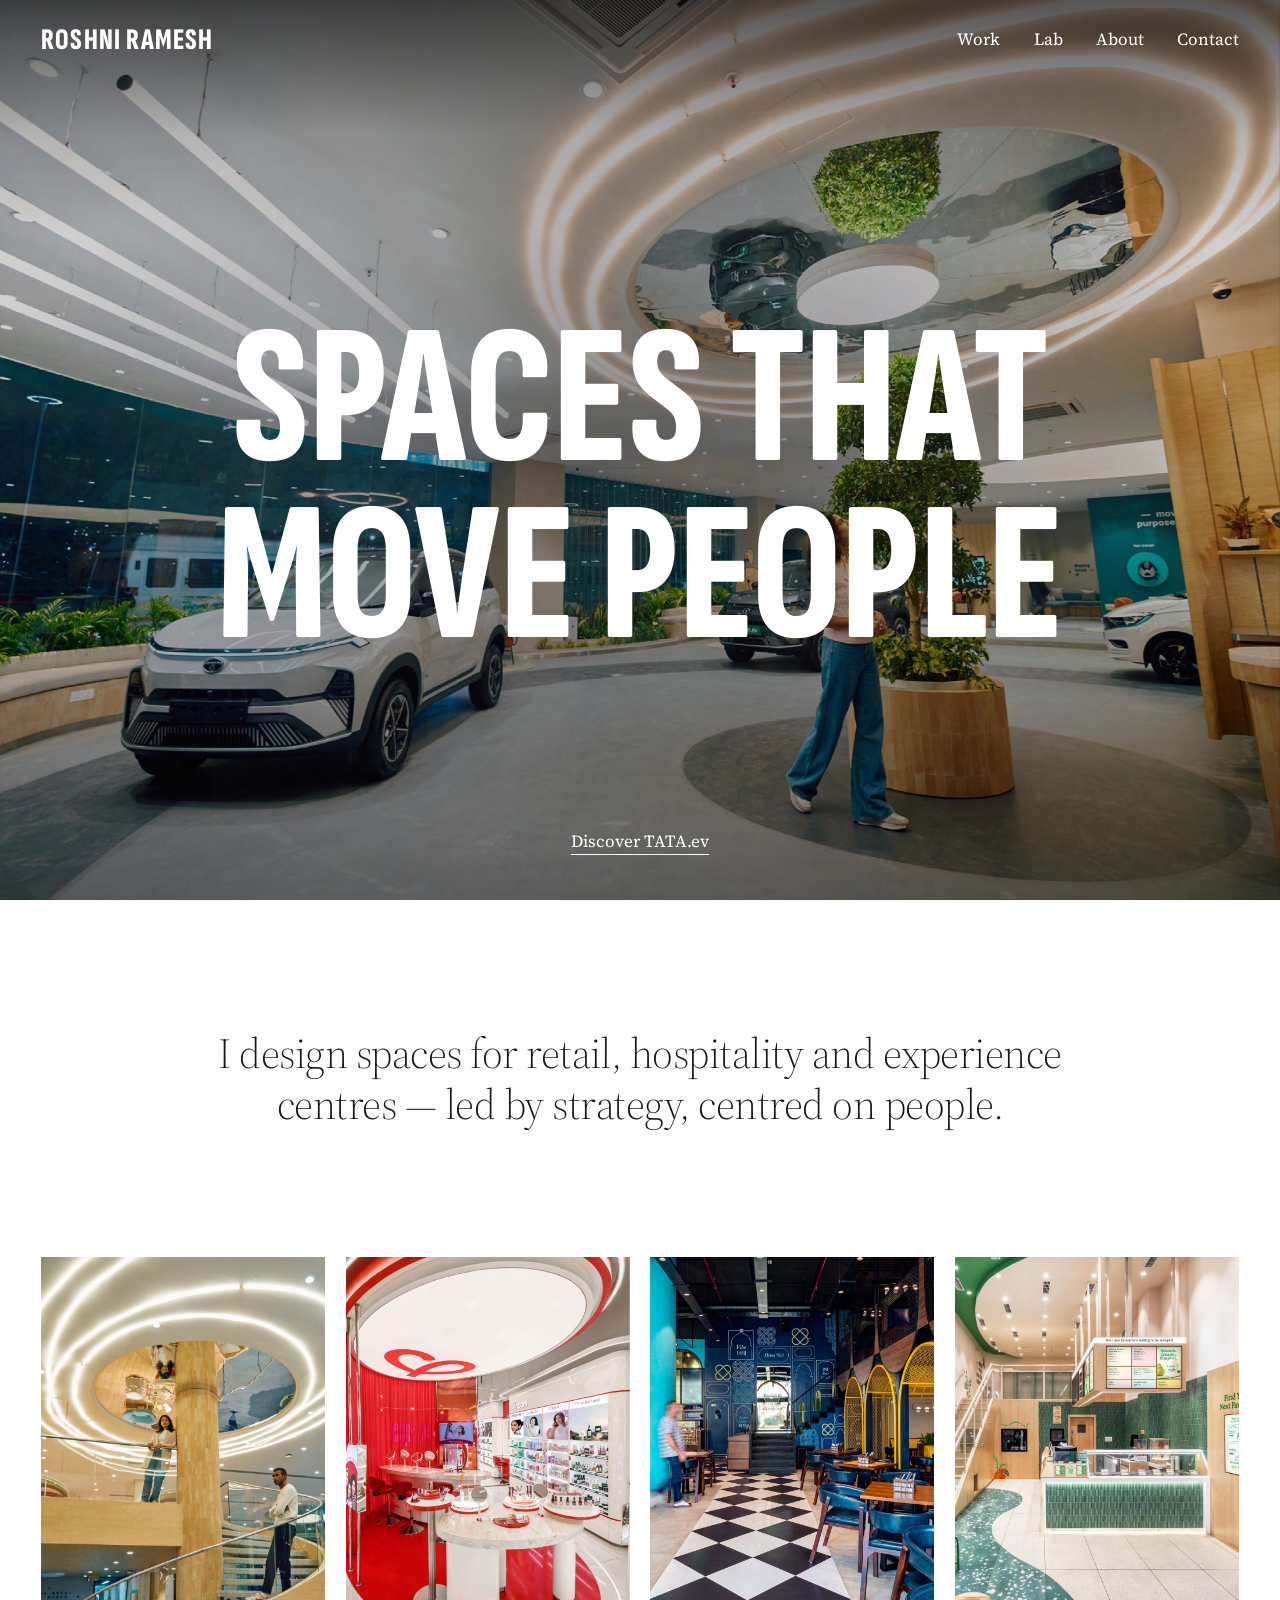
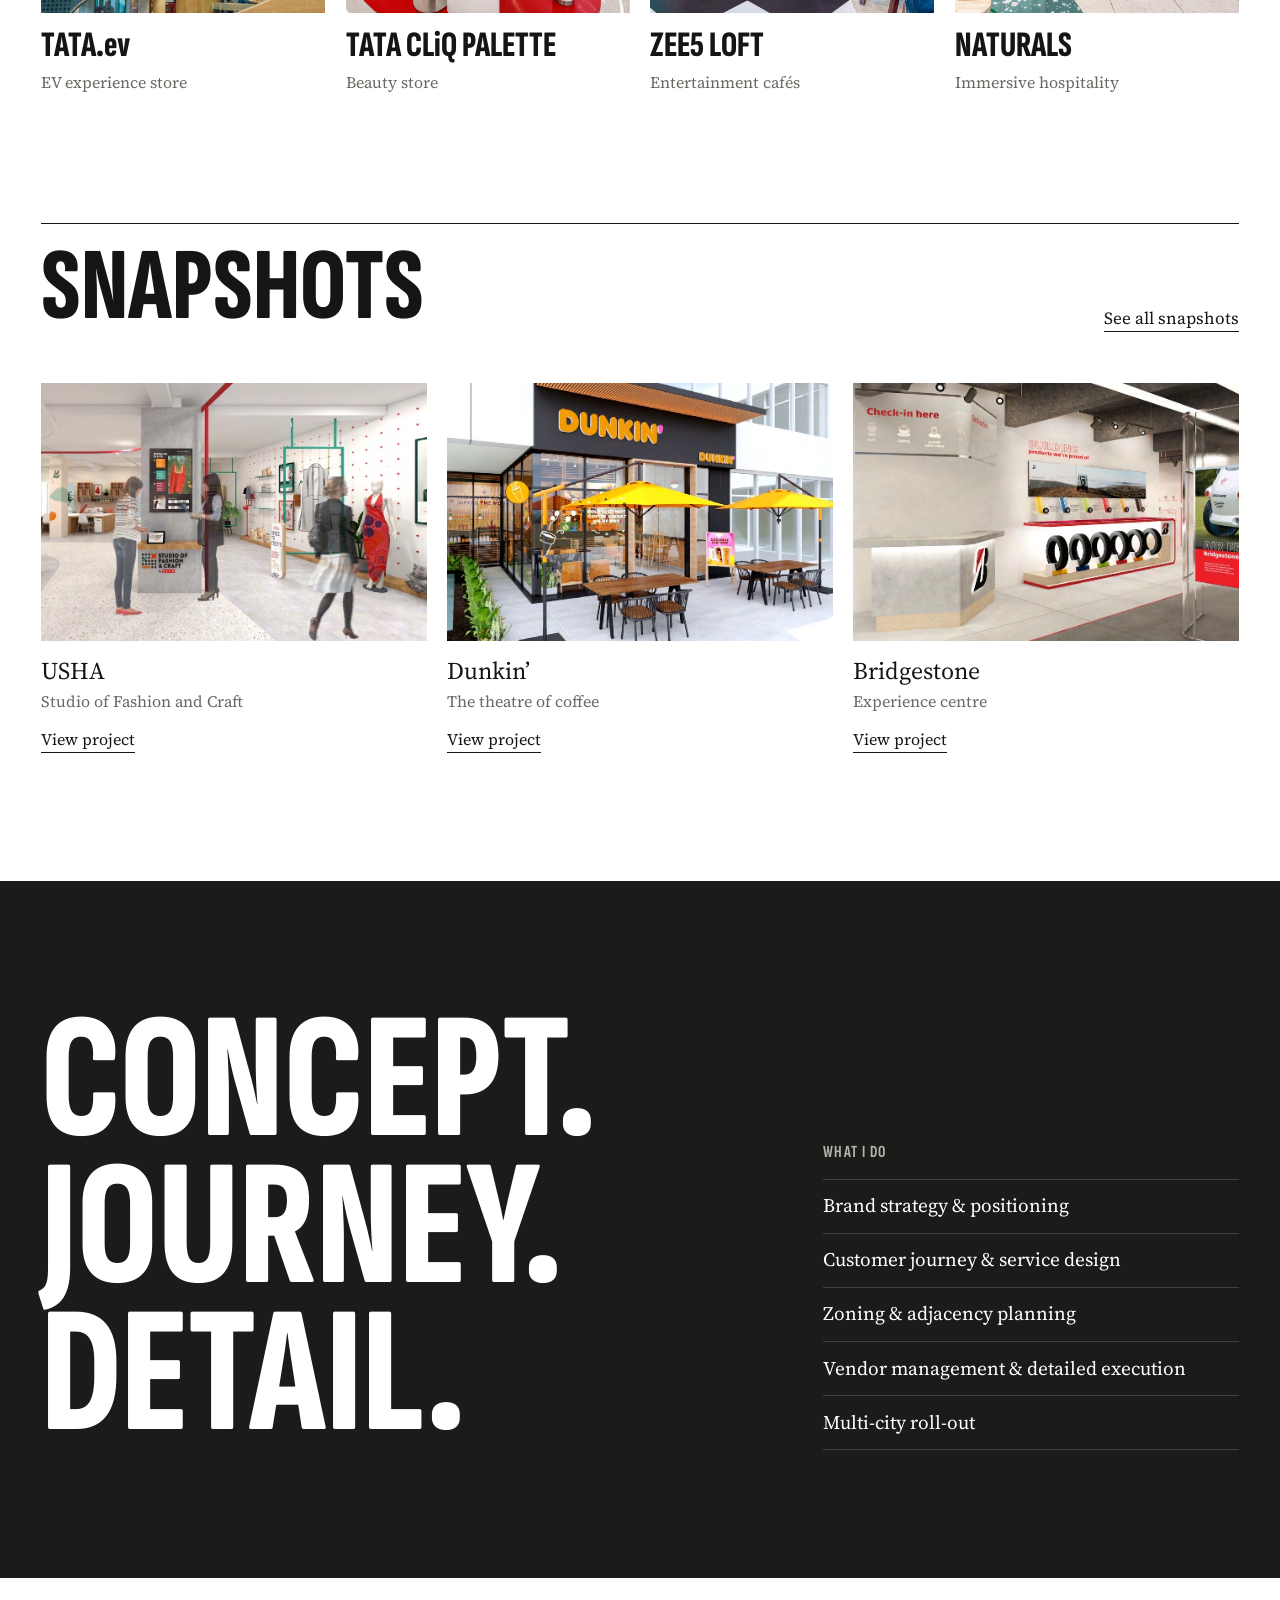
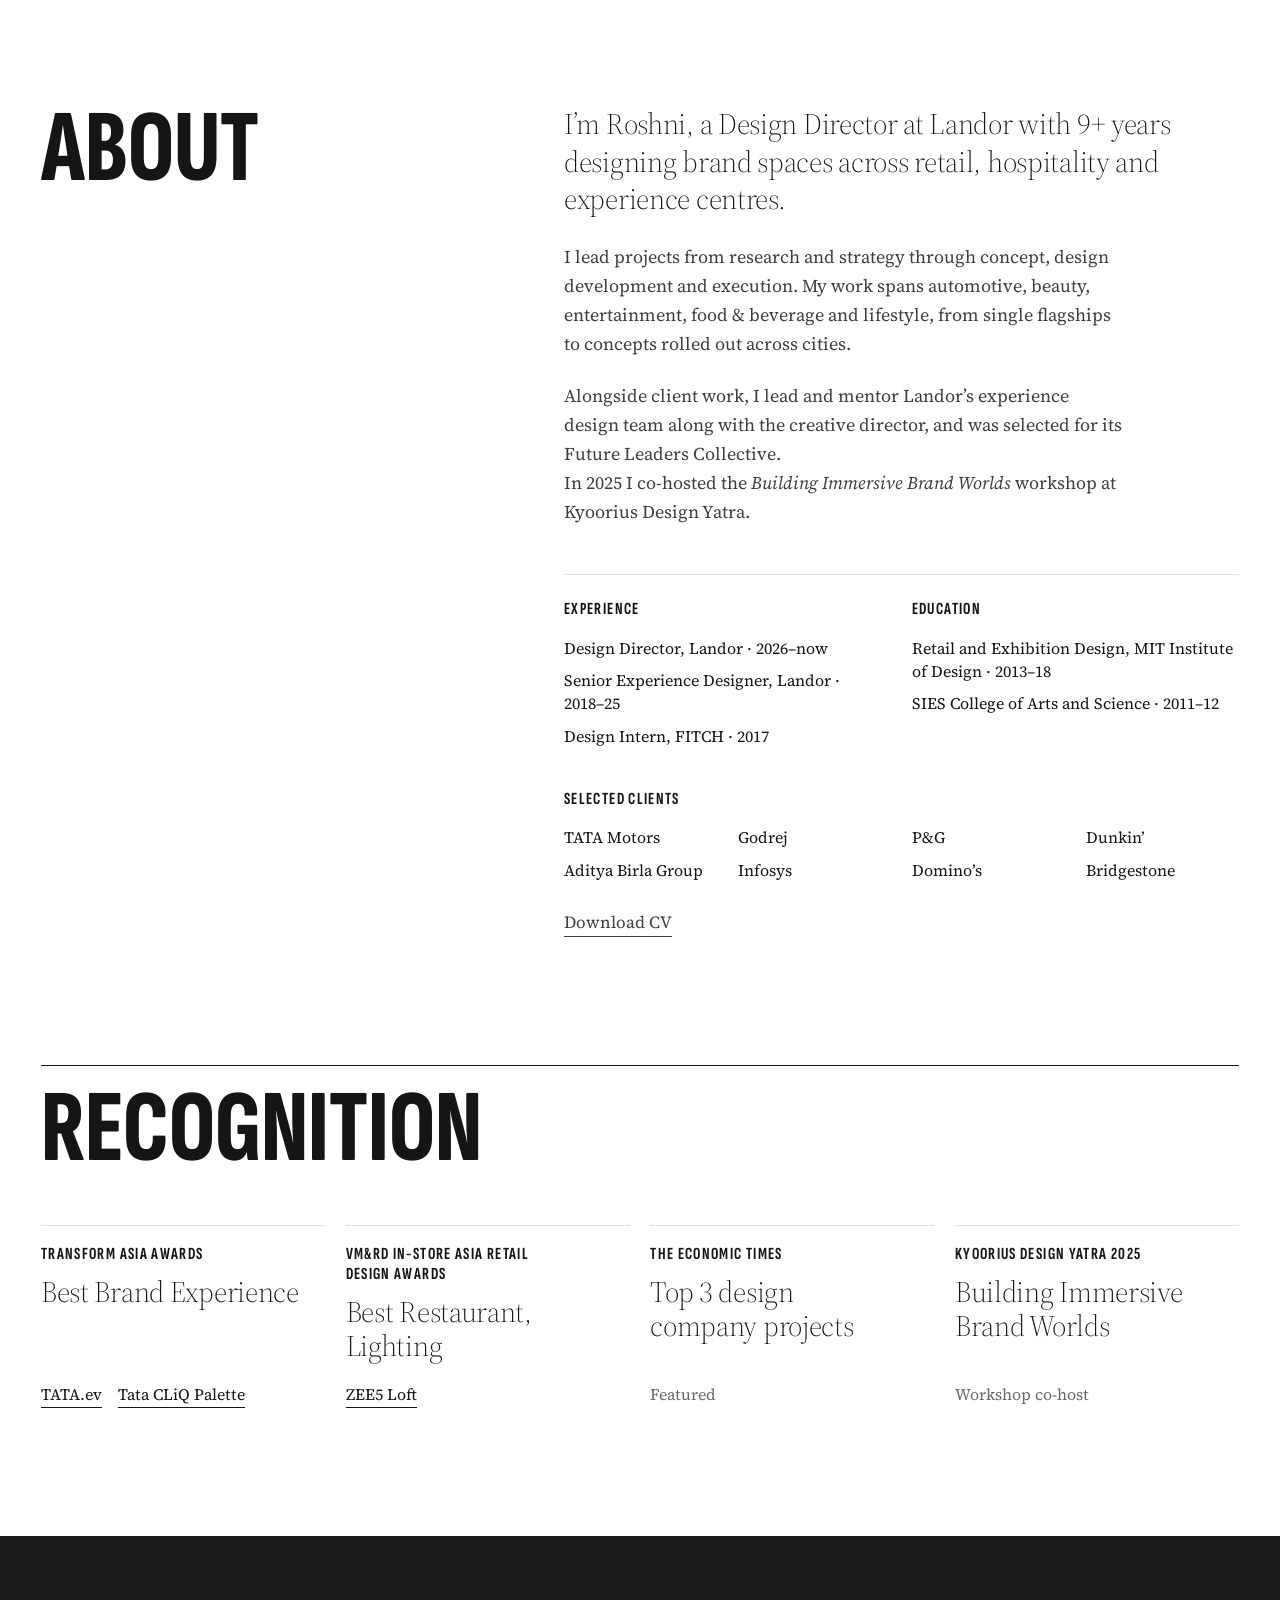
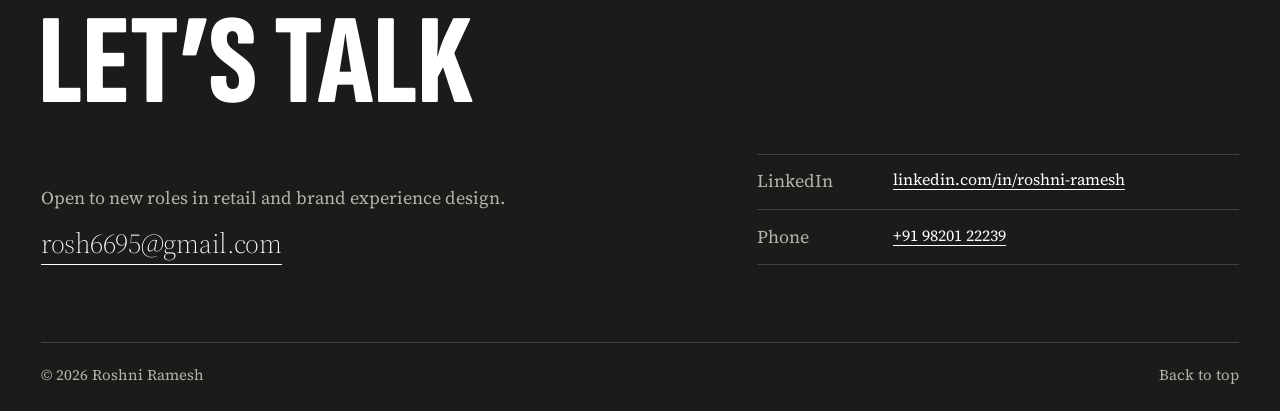
==== commit 1b07faf6: "About and CV: 9+ years; refresh downloadable CV Co-Authored-By: Claude Opus 5.5 <noreply@anthropic.c" ====
--- a/index.html
+++ b/index.html
@@ -183,7 +183,7 @@
     <section class="about" id="about" aria-labelledby="about-title">
       <h2 class="section-title" id="about-title">About</h2>
       <div class="about__body">
-        <p class="lead">I’m Roshni, a Design Director at Landor with 10 years designing brand spaces across retail, hospitality and experience centres.</p>
+        <p class="lead">I’m Roshni, a Design Director at Landor with 9+ years designing brand spaces across retail, hospitality and experience centres.</p>
         <p>I lead projects from research and strategy through concept, design development and execution. My work spans automotive, beauty, entertainment, food &amp; beverage and lifestyle, from single flagships to concepts rolled out across cities.</p>
         <p>Alongside client work, I lead and mentor Landor’s experience design team along with the creative director, and was selected for its Future Leaders Collective.<br>In 2025 I co-hosted the <i>Building Immersive Brand Worlds</i> workshop at Kyoorius Design Yatra.</p>
         <div class="facts">
